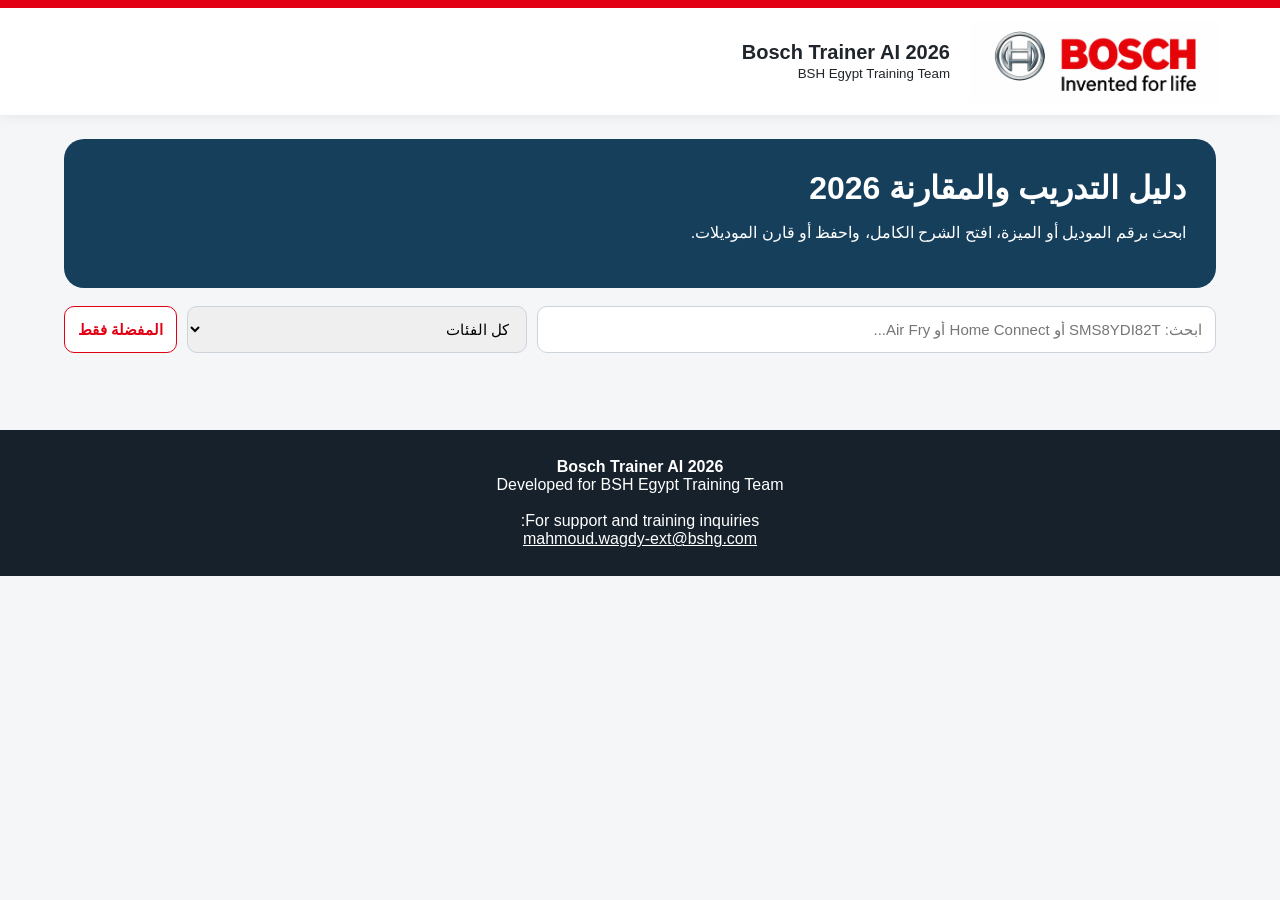
==== index.html @ d5d6a3c8 "Update index.html" ====
<!doctype html><html lang="ar" dir="rtl"><head><meta charset="utf-8"><meta name="viewport" content="width=device-width,initial-scale=1"><meta name="theme-color" content="#e20015"><title>Bosch Trainer AI 2026</title><link rel="manifest" href="manifest.webmanifest"><link rel="apple-touch-icon" href="apple-touch-icon.png"><link rel="stylesheet" href="styles.css"></head><body><header><div class="top"><img class="logo" src="bosch-logo.webp" alt="Bosch"><div class="title"><h1>Bosch Trainer AI 2026</h1><small>BSH Egypt Training Team</small></div></div></header><main class="wrap"><section class="hero"><h2>دليل التدريب والمقارنة 2026</h2><p>ابحث برقم الموديل أو الميزة، افتح الشرح الكامل، واحفظ أو قارن الموديلات.</p><div class="stats" id="stats"></div></section><div class="controls"><input id="q" placeholder="ابحث: SMS8YDI82T أو Home Connect أو Air Fry..."><select id="cat"><option value="">كل الفئات</option></select><button id="favOnly" class="outline">المفضلة فقط</button></div><div id="grid" class="grid"></div></main><div id="drawer" class="drawer"><div class="panel" id="panel"></div></div><div id="compareBar" class="compare" hidden><span id="compareCount"></span> <button id="showCompare">عرض المقارنة</button></div><footer><strong>Bosch Trainer AI 2026</strong><br>Developed for BSH Egypt Training Team<br><br>For support and training inquiries:<br><a href="mailto:mahmoud.wagdy-ext@bshg.com">mahmoud.wagdy-ext@bshg.com</a></footer><script src="app.js"></script></body></html>
---- styles.css ----
*{box-sizing:border-box}body{margin:0;font-family:Arial,Tahoma,sans-serif;background:#f4f6f8;color:#20252b}header{background:white;border-top:8px solid #e20015;position:sticky;top:0;z-index:5;box-shadow:0 2px 12px #0001}.top{max-width:1200px;margin:auto;padding:12px 20px;display:flex;gap:20px;align-items:center}.logo{width:250px;max-width:46vw}.title{margin-left:auto;text-align:right}.title h1{margin:0;font-size:20px}.wrap{max-width:1200px;margin:auto;padding:24px}.hero{background:#163f5c;color:white;border-radius:20px;padding:30px;margin-bottom:18px}.hero h2{font-size:32px;margin:0 0 8px}.controls{display:grid;grid-template-columns:2fr 1fr auto;gap:10px;margin:18px 0}input,select,button{padding:13px;border-radius:10px;border:1px solid #ccd3da;font-size:15px}button{cursor:pointer;background:#e20015;color:white;border:0;font-weight:bold}.muted{color:#66717d}.stats{font-weight:bold}.grid{display:grid;grid-template-columns:repeat(auto-fill,minmax(245px,1fr));gap:16px}.card{background:white;border-radius:16px;padding:18px;box-shadow:0 4px 18px #0000000d;border:1px solid #e4e8ec}.card h3{margin:5px 0;font-size:21px}.tag{display:inline-block;background:#e9f1f6;color:#163f5c;padding:5px 9px;border-radius:20px;font-size:12px;margin:2px}.actions{display:flex;gap:8px;margin-top:14px}.actions button{padding:9px;flex:1}.outline{background:white;color:#e20015;border:1px solid #e20015}.drawer{position:fixed;inset:0;background:#0008;display:none;z-index:20;padding:30px;overflow:auto}.drawer.open{display:block}.panel{background:white;max-width:850px;margin:auto;border-radius:20px;padding:25px;direction:rtl}.close{float:left;background:#555}.specs{display:grid;grid-template-columns:repeat(2,1fr);gap:8px}.spec{background:#f4f6f8;padding:10px;border-radius:8px}.compare{position:fixed;bottom:18px;left:18px;background:#163f5c;color:white;border-radius:14px;padding:14px;box-shadow:0 6px 24px #0004;z-index:10}footer{text-align:center;background:#17212b;color:white;padding:28px;margin-top:35px}footer a{color:white}.empty{text-align:center;padding:60px}.compare-table{width:100%;border-collapse:collapse}.compare-table td,.compare-table th{border:1px solid #ddd;padding:8px;vertical-align:top}@media(max-width:650px){.title{display:none}.controls{grid-template-columns:1fr}.hero h2{font-size:25px}.specs{grid-template-columns:1fr}.drawer{padding:12px}}
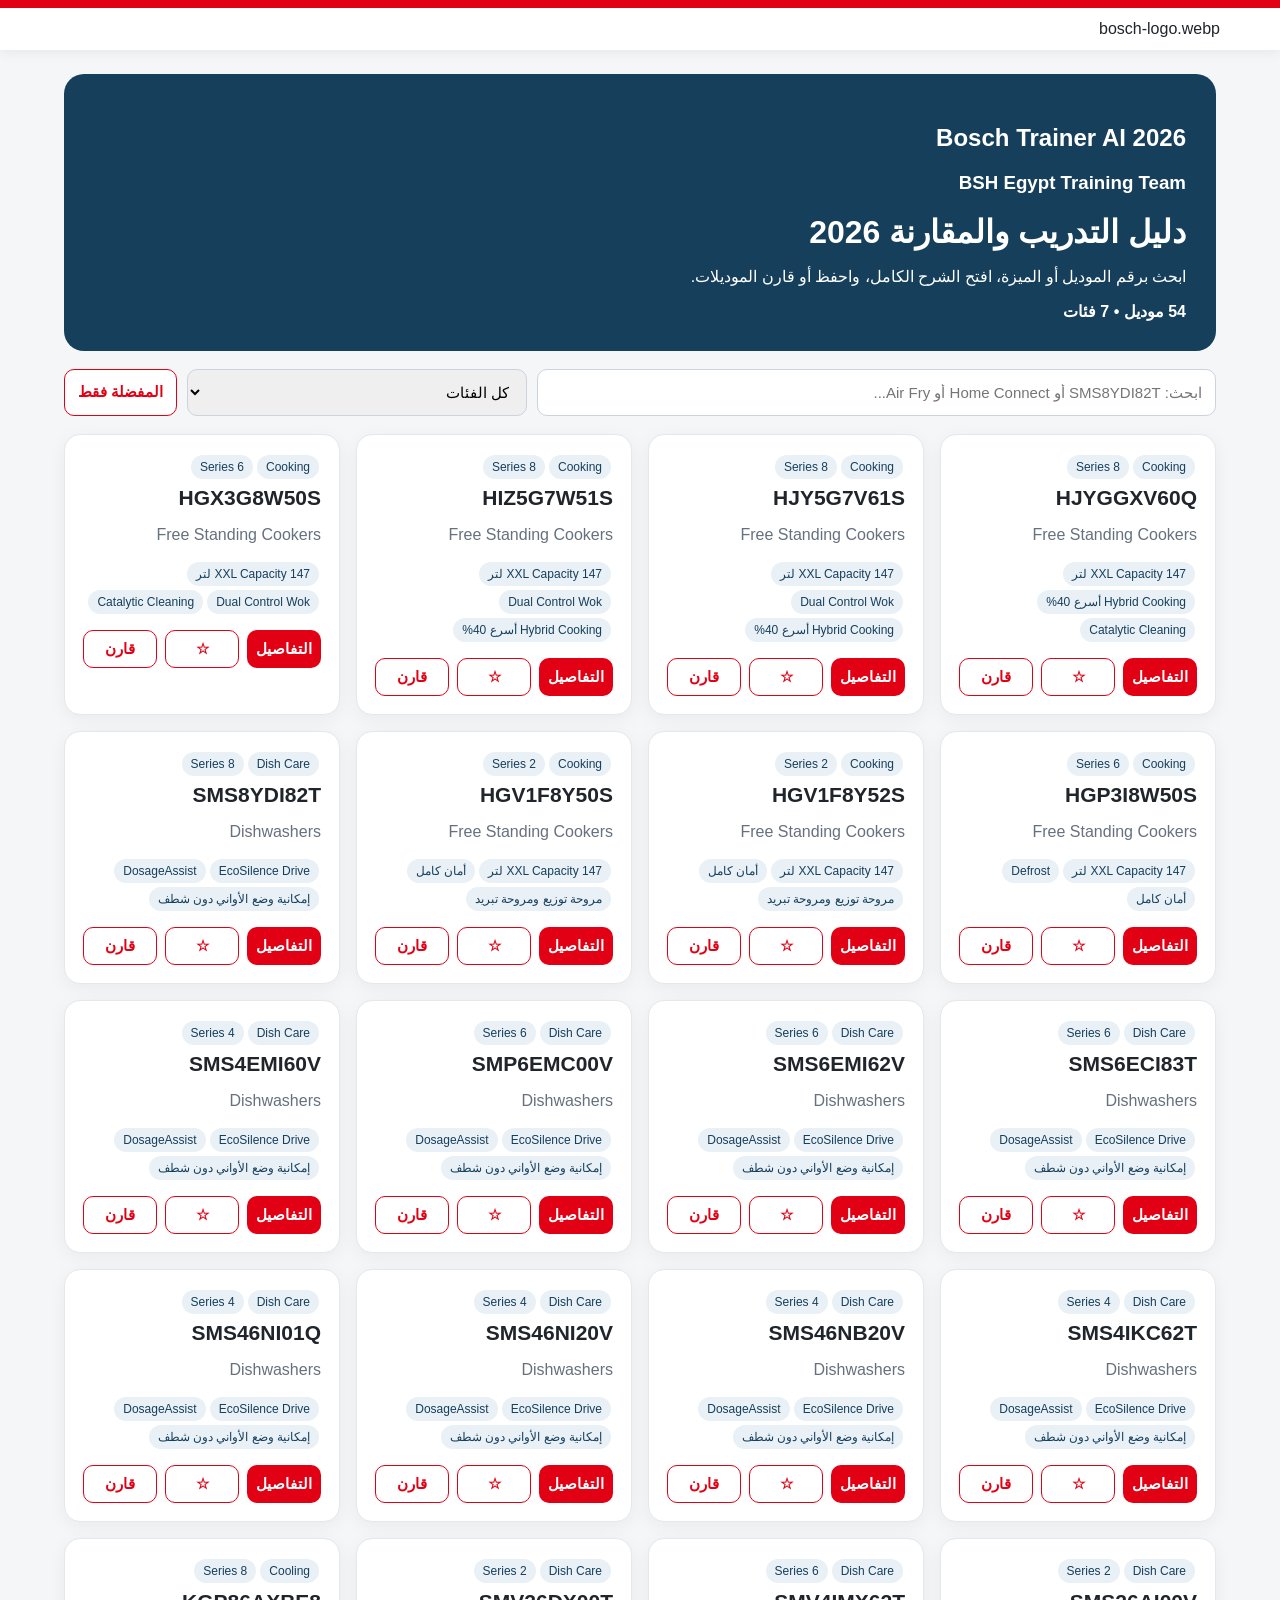
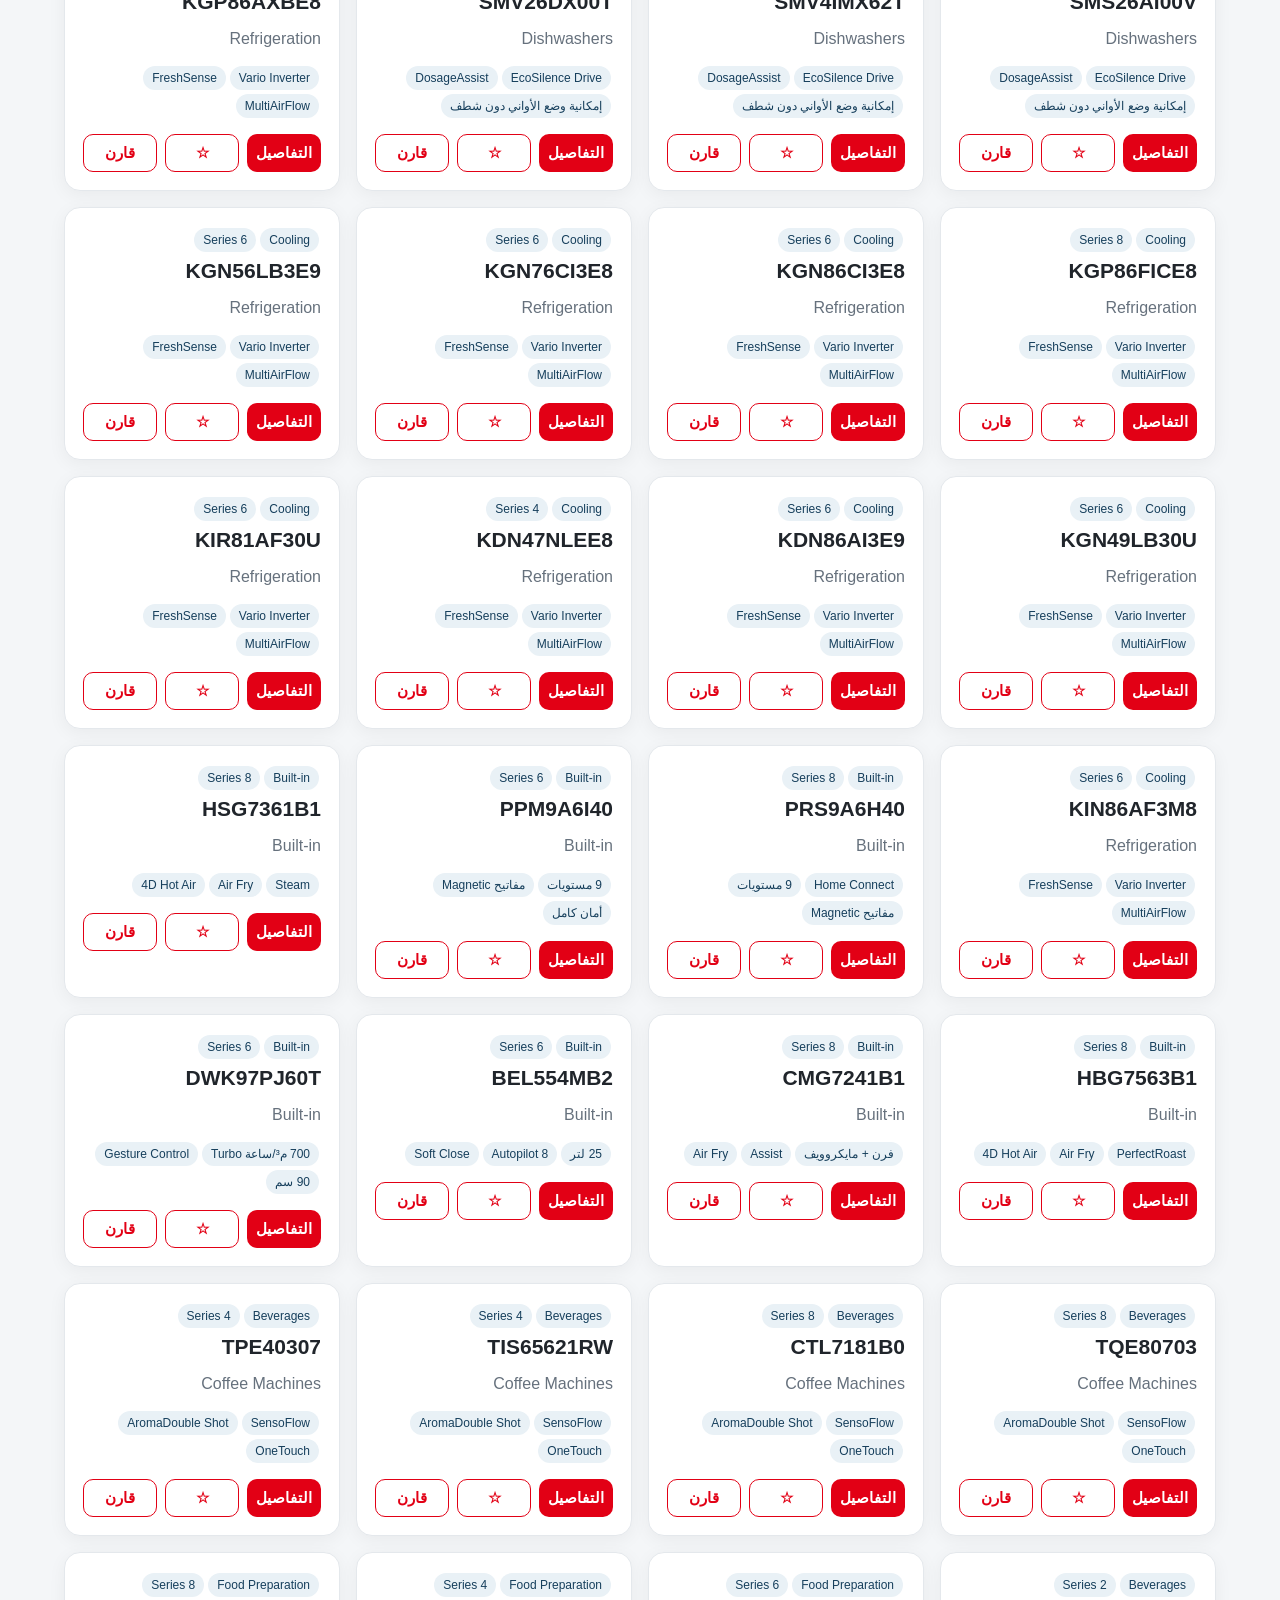
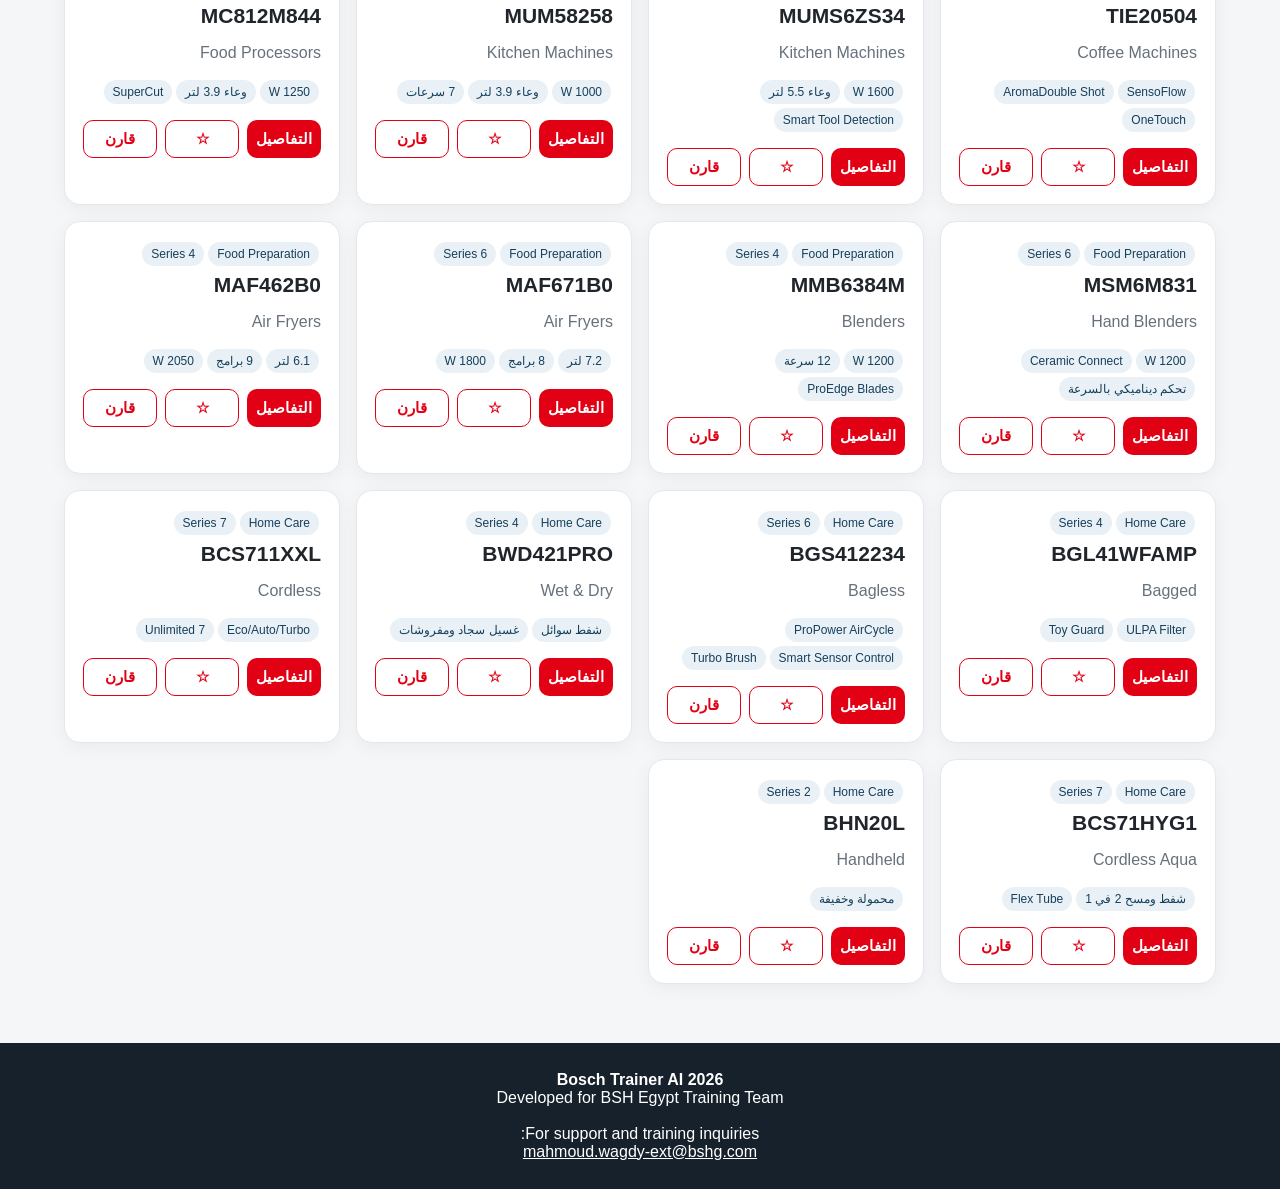
==== commit 3e6dcc27: "Update index.html" ====
--- a/index.html
+++ b/index.html
@@ -1 +1,95 @@
-<!doctype html><html lang="ar" dir="rtl"><head><meta charset="utf-8"><meta name="viewport" content="width=device-width,initial-scale=1"><meta name="theme-color" content="#e20015"><title>Bosch Trainer AI 2026</title><link rel="manifest" href="manifest.webmanifest"><link rel="apple-touch-icon" href="apple-touch-icon.png"><link rel="stylesheet" href="styles.css"></head><body><header><div class="top"><img class="logo" src="bosch-logo.webp" alt="Bosch"><div class="title"><h1>Bosch Trainer AI 2026</h1><small>BSH Egypt Training Team</small></div></div></header><main class="wrap"><section class="hero"><h2>دليل التدريب والمقارنة 2026</h2><p>ابحث برقم الموديل أو الميزة، افتح الشرح الكامل، واحفظ أو قارن الموديلات.</p><div class="stats" id="stats"></div></section><div class="controls"><input id="q" placeholder="ابحث: SMS8YDI82T أو Home Connect أو Air Fry..."><select id="cat"><option value="">كل الفئات</option></select><button id="favOnly" class="outline">المفضلة فقط</button></div><div id="grid" class="grid"></div></main><div id="drawer" class="drawer"><div class="panel" id="panel"></div></div><div id="compareBar" class="compare" hidden><span id="compareCount"></span> <button id="showCompare">عرض المقارنة</button></div><footer><strong>Bosch Trainer AI 2026</strong><br>Developed for BSH Egypt Training Team<br><br>For support and training inquiries:<br><a href="mailto:mahmoud.wagdy-ext@bshg.com">mahmoud.wagdy-ext@bshg.com</a></footer><script src="app.js"></script></body></html>
+<!doctype html>
+<html lang="ar" dir="rtl">
+<head>
+<meta charset="utf-8">
+<meta name="viewport" content="width=device-width,initial-scale=1">
+<meta name="theme-color" content="#e20015">
+
+<title>Bosch Trainer AI 2026</title>
+
+<link rel="manifest" href="manifest.webmanifest">
+<link rel="apple-touch-icon" href="apple-touch-icon.png">
+<link rel="stylesheet" href="styles.css">
+</head>
+
+<body>
+
+<header>
+  <div class="top">
+    bosch-logo.webp
+  </div>
+</header>
+
+<main class="wrap">
+
+  <section class="hero">
+
+    <div class="hero-title">
+      <h1>Bosch Trainer AI 2026</h1>
+      <h3>BSH Egypt Training Team</h3>
+    </div>
+
+    <h2>دليل التدريب والمقارنة 2026</h2>
+
+    <p>
+      ابحث برقم الموديل أو الميزة، افتح الشرح الكامل،
+      واحفظ أو قارن الموديلات.
+    </p>
+
+    <div class="stats" id="stats"></div>
+
+  </section>
+
+  <div class="controls">
+
+    <input
+      id="q"
+      placeholder="ابحث: SMS8YDI82T أو Home Connect أو Air Fry..."
+    >
+
+    <select id="cat">
+      <option value="">كل الفئات</option>
+    </select>
+
+    <button id="favOnly" class="outline">
+      المفضلة فقط
+    </button>
+
+  </div>
+
+  <div id="grid" class="grid"></div>
+
+</main>
+
+<div id="drawer" class="drawer">
+  <div class="panel" id="panel"></div>
+</div>
+
+<div id="compareBar" class="compare" hidden>
+  <span id="compareCount"></span>
+  <button id="showCompare">عرض المقارنة</button>
+</div>
+
+<footer>
+
+  <strong>Bosch Trainer AI 2026</strong>
+
+  <br>
+  Developed for BSH Egypt Training Team
+
+  <br><br>
+
+  For support and training inquiries:
+
+  <br>
+
+  <a href="mailto:mahmoud.wagdy-ext@bshg.com">
+    mahmoud.wagdy-ext@bshg.com
+  </a>
+
+</footer>
+
+<script src="app.js"></script>
+
+</body>
+</html>
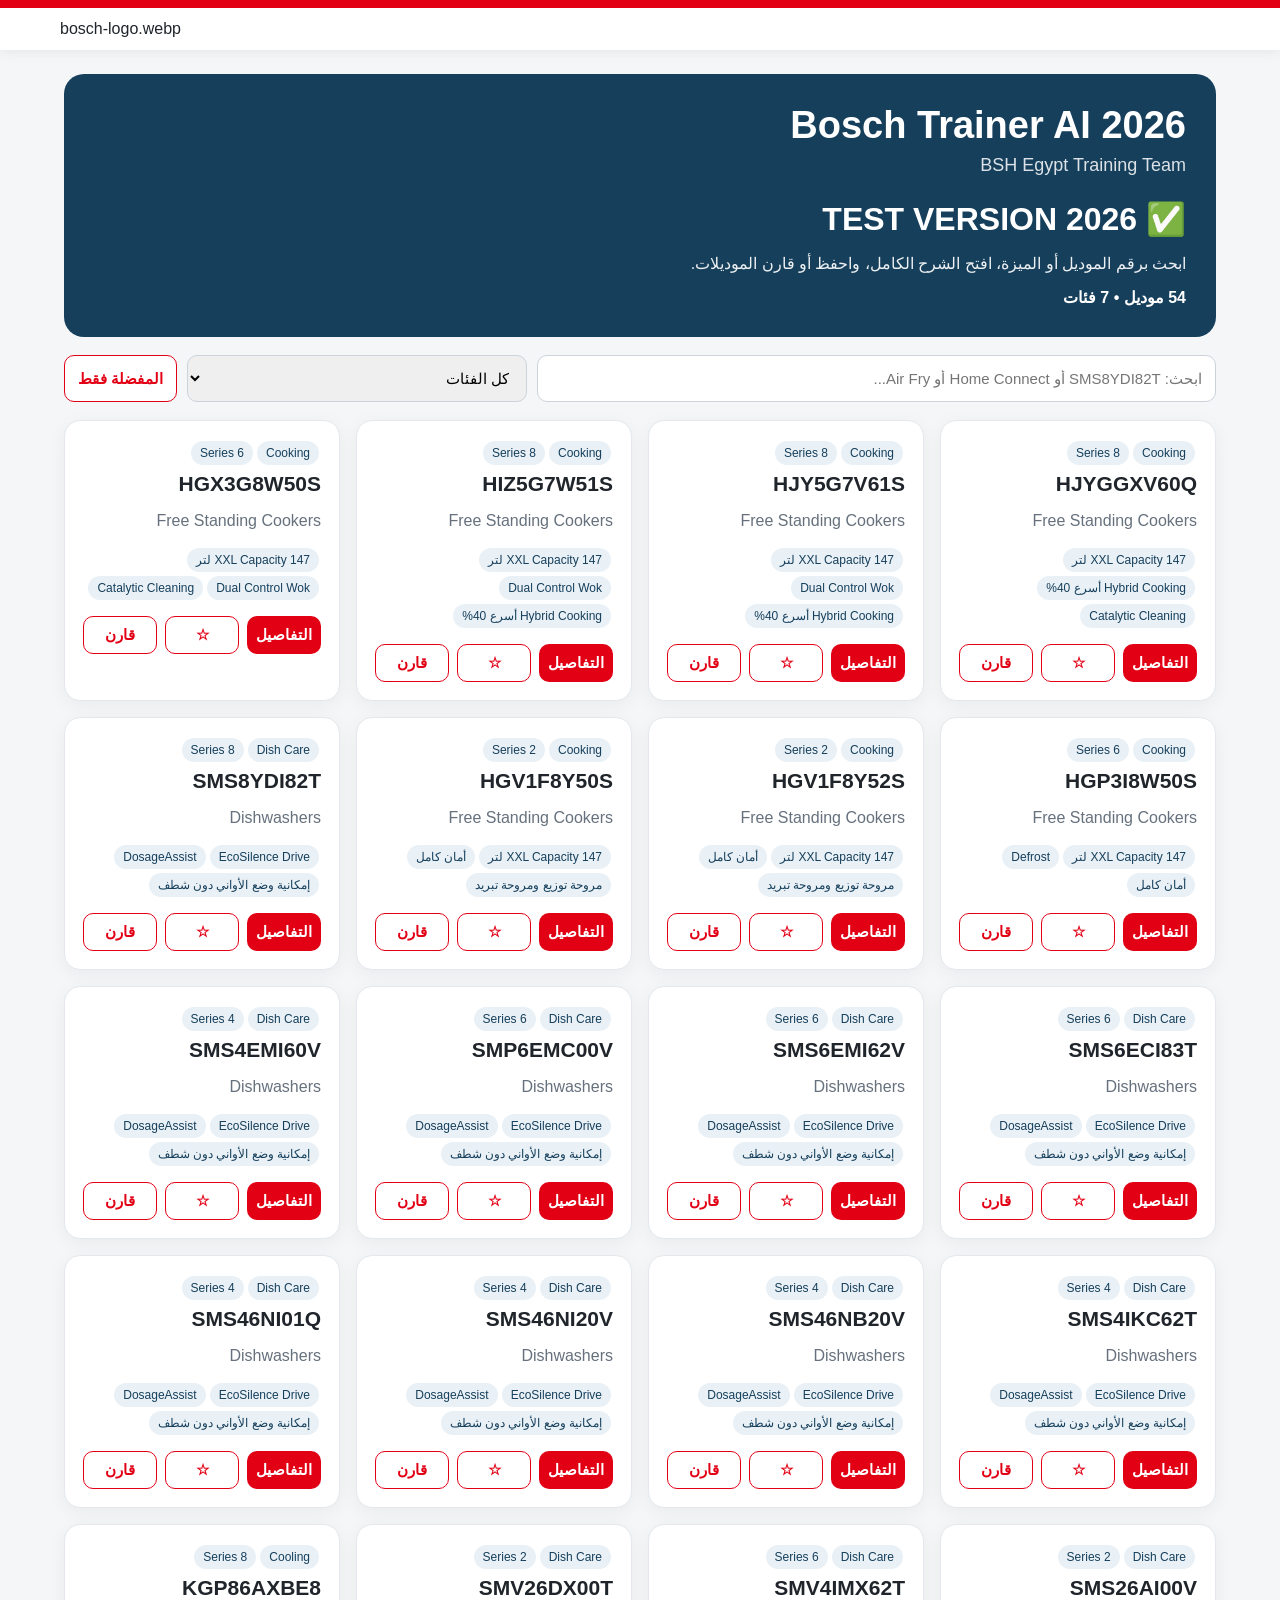
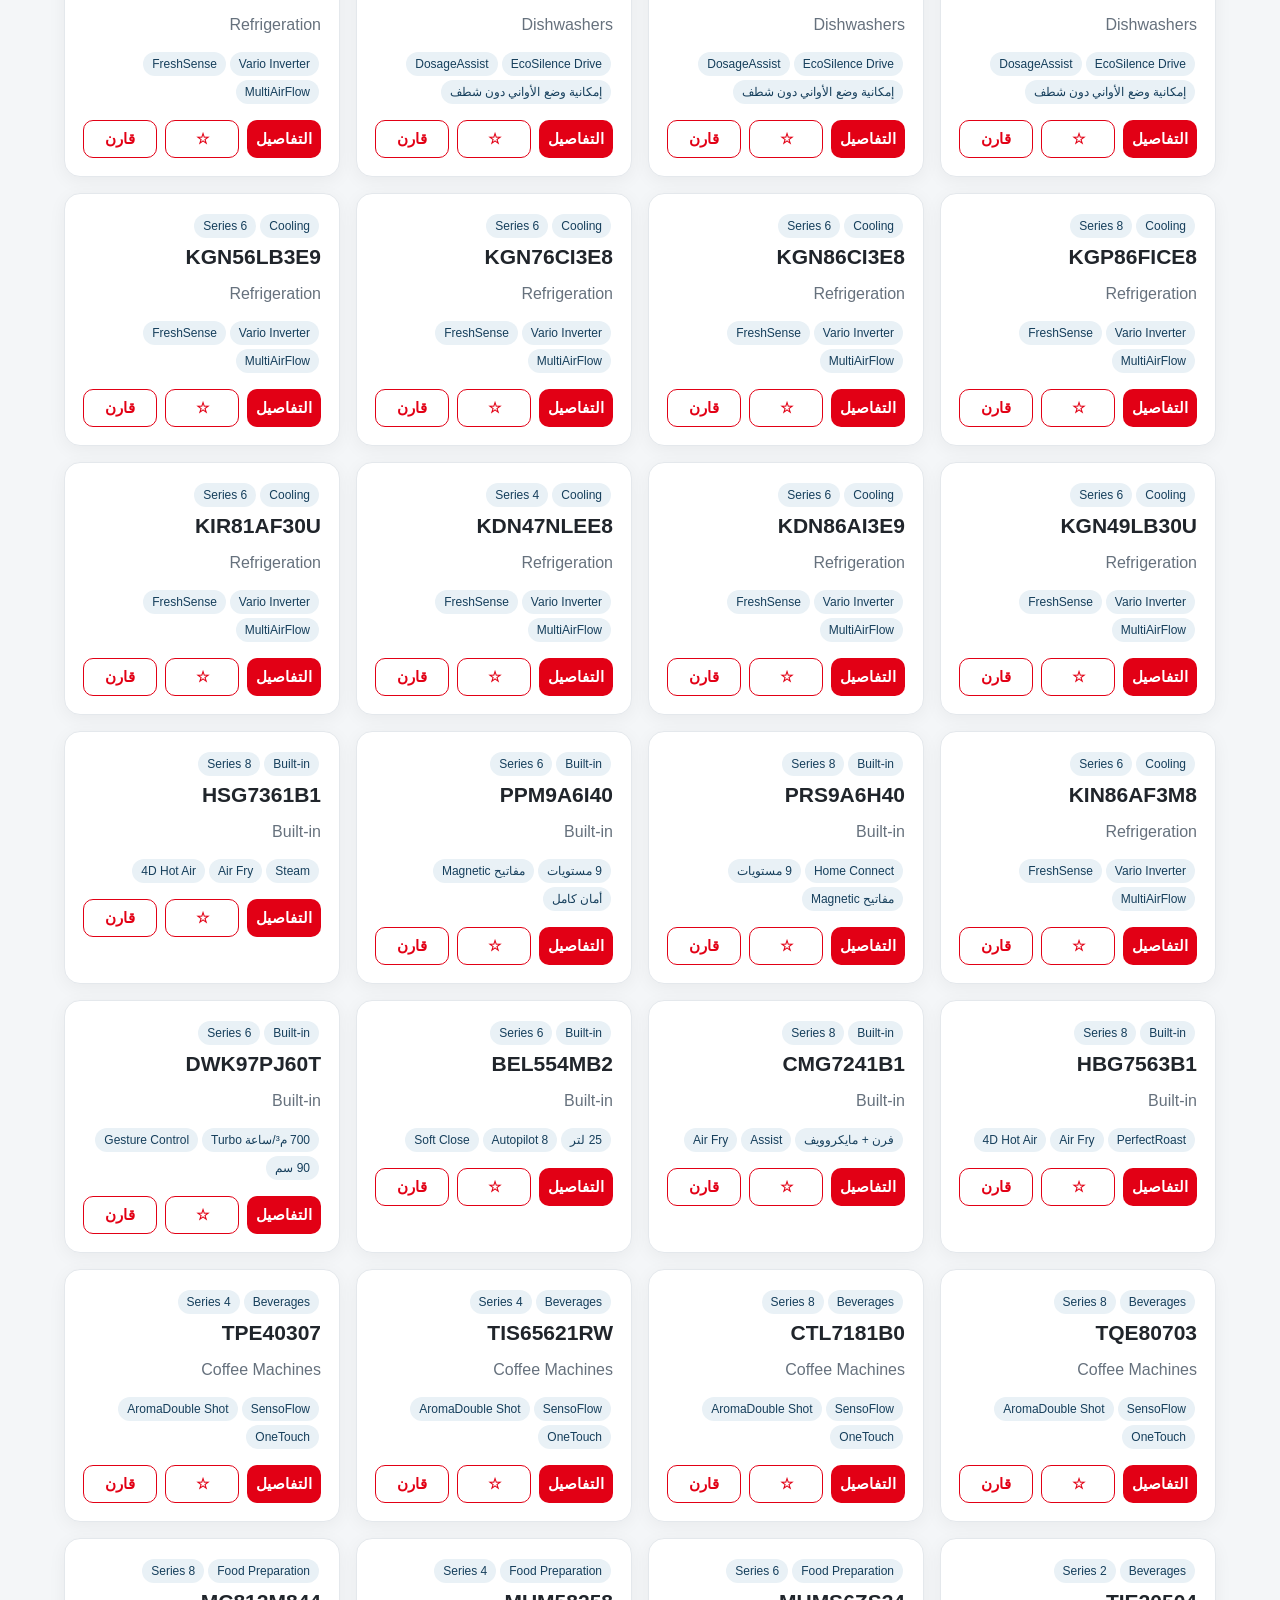
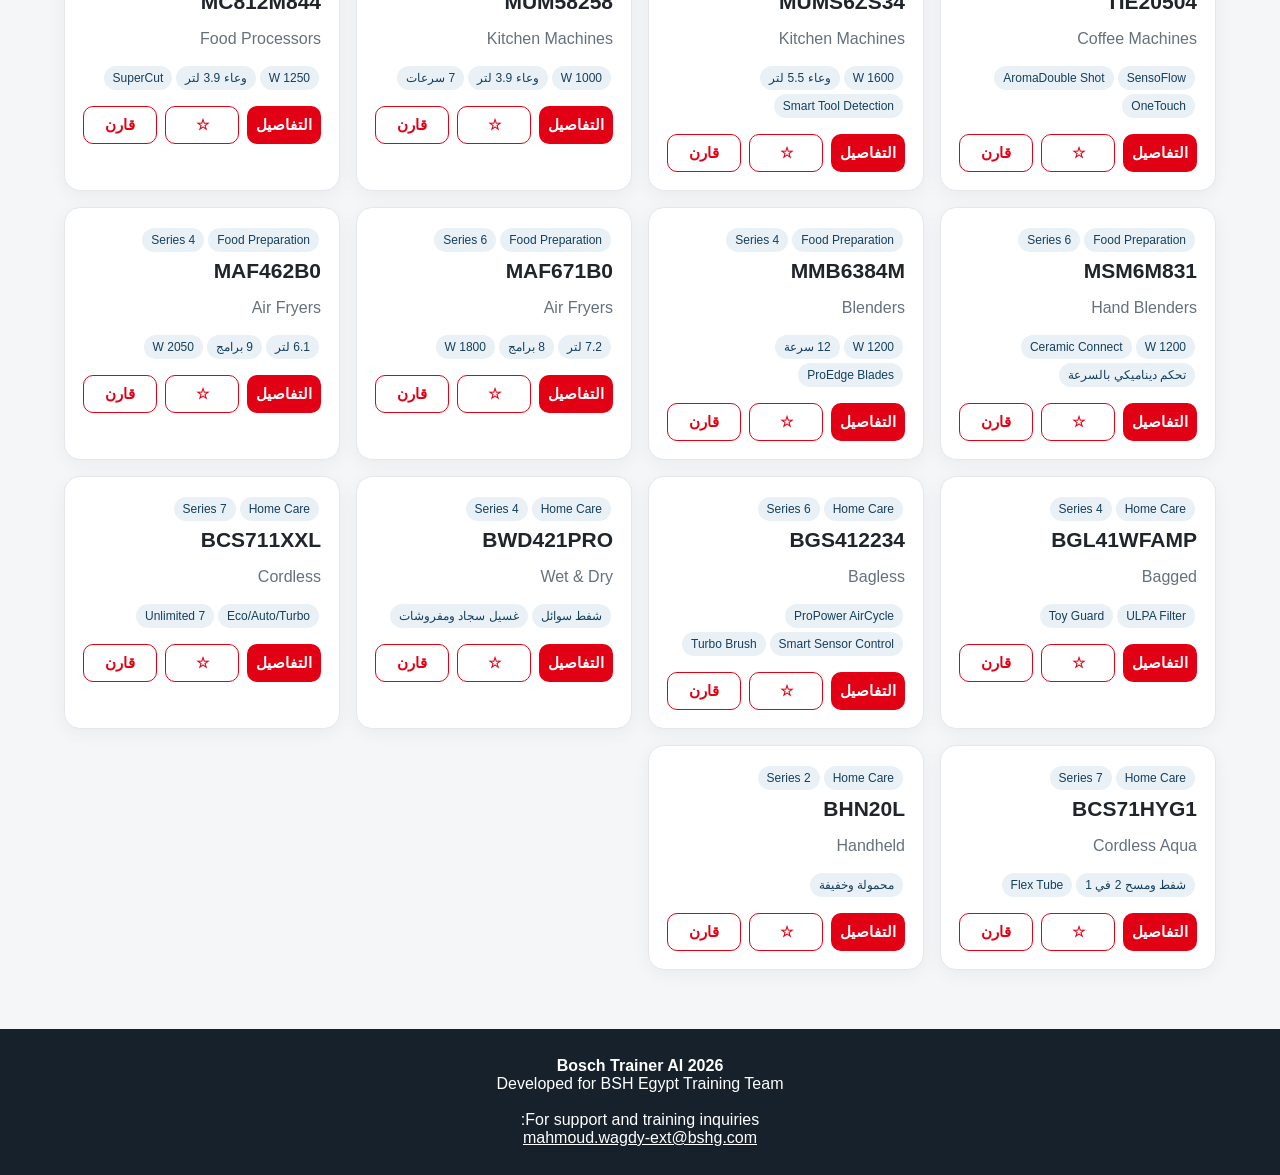
==== commit 38eae364: "Update index.html" ====
--- a/index.html
+++ b/index.html
@@ -29,7 +29,7 @@
       <h3>BSH Egypt Training Team</h3>
     </div>
 
-    <h2>دليل التدريب والمقارنة 2026</h2>
+    <h2>✅ TEST VERSION 2026</h2>
 
     <p>
       ابحث برقم الموديل أو الميزة، افتح الشرح الكامل،
--- a/styles.css
+++ b/styles.css
@@ -1 +1,287 @@
-*{box-sizing:border-box}body{margin:0;font-family:Arial,Tahoma,sans-serif;background:#f4f6f8;color:#20252b}header{background:white;border-top:8px solid #e20015;position:sticky;top:0;z-index:5;box-shadow:0 2px 12px #0001}.top{max-width:1200px;margin:auto;padding:12px 20px;display:flex;gap:20px;align-items:center}.logo{width:250px;max-width:46vw}.title{margin-left:auto;text-align:right}.title h1{margin:0;font-size:20px}.wrap{max-width:1200px;margin:auto;padding:24px}.hero{background:#163f5c;color:white;border-radius:20px;padding:30px;margin-bottom:18px}.hero h2{font-size:32px;margin:0 0 8px}.controls{display:grid;grid-template-columns:2fr 1fr auto;gap:10px;margin:18px 0}input,select,button{padding:13px;border-radius:10px;border:1px solid #ccd3da;font-size:15px}button{cursor:pointer;background:#e20015;color:white;border:0;font-weight:bold}.muted{color:#66717d}.stats{font-weight:bold}.grid{display:grid;grid-template-columns:repeat(auto-fill,minmax(245px,1fr));gap:16px}.card{background:white;border-radius:16px;padding:18px;box-shadow:0 4px 18px #0000000d;border:1px solid #e4e8ec}.card h3{margin:5px 0;font-size:21px}.tag{display:inline-block;background:#e9f1f6;color:#163f5c;padding:5px 9px;border-radius:20px;font-size:12px;margin:2px}.actions{display:flex;gap:8px;margin-top:14px}.actions button{padding:9px;flex:1}.outline{background:white;color:#e20015;border:1px solid #e20015}.drawer{position:fixed;inset:0;background:#0008;display:none;z-index:20;padding:30px;overflow:auto}.drawer.open{display:block}.panel{background:white;max-width:850px;margin:auto;border-radius:20px;padding:25px;direction:rtl}.close{float:left;background:#555}.specs{display:grid;grid-template-columns:repeat(2,1fr);gap:8px}.spec{background:#f4f6f8;padding:10px;border-radius:8px}.compare{position:fixed;bottom:18px;left:18px;background:#163f5c;color:white;border-radius:14px;padding:14px;box-shadow:0 6px 24px #0004;z-index:10}footer{text-align:center;background:#17212b;color:white;padding:28px;margin-top:35px}footer a{color:white}.empty{text-align:center;padding:60px}.compare-table{width:100%;border-collapse:collapse}.compare-table td,.compare-table th{border:1px solid #ddd;padding:8px;vertical-align:top}@media(max-width:650px){.title{display:none}.controls{grid-template-columns:1fr}.hero h2{font-size:25px}.specs{grid-template-columns:1fr}.drawer{padding:12px}}+*{
+    box-sizing:border-box;
+}
+
+body{
+    margin:0;
+    font-family:Arial,Tahoma,sans-serif;
+    background:#f4f6f8;
+    color:#20252b;
+}
+
+/* Header */
+
+header{
+    background:#fff;
+    border-top:8px solid #e20015;
+    position:sticky;
+    top:0;
+    z-index:5;
+    box-shadow:0 2px 12px #0001;
+}
+
+.top{
+    max-width:1200px;
+    margin:auto;
+    padding:12px 20px;
+    display:flex;
+    justify-content:flex-end;
+    align-items:center;
+}
+
+.logo{
+    width:250px;
+    max-width:46vw;
+}
+
+/* Layout */
+
+.wrap{
+    max-width:1200px;
+    margin:auto;
+    padding:24px;
+}
+
+/* Hero */
+
+.hero{
+    background:#163f5c;
+    color:#fff;
+    border-radius:20px;
+    padding:30px;
+    margin-bottom:18px;
+}
+
+/* New banner titles */
+
+.hero-title{
+    margin-bottom:24px;
+}
+
+.hero-title h1{
+    margin:0;
+    font-size:38px;
+    font-weight:700;
+    color:#fff;
+}
+
+.hero-title h3{
+    margin:8px 0 0;
+    font-size:18px;
+    font-weight:400;
+    color:rgba(255,255,255,.85);
+}
+
+.hero h2{
+    font-size:32px;
+    margin:0 0 10px;
+}
+
+.hero p{
+    margin-bottom:15px;
+    color:rgba(255,255,255,.92);
+}
+
+.stats{
+    font-weight:bold;
+}
+
+/* Controls */
+
+.controls{
+    display:grid;
+    grid-template-columns:2fr 1fr auto;
+    gap:10px;
+    margin:18px 0;
+}
+
+input,
+select,
+button{
+    padding:13px;
+    border-radius:10px;
+    border:1px solid #ccd3da;
+    font-size:15px;
+}
+
+button{
+    cursor:pointer;
+    background:#e20015;
+    color:#fff;
+    border:0;
+    font-weight:bold;
+}
+
+.outline{
+    background:#fff;
+    color:#e20015;
+    border:1px solid #e20015;
+}
+
+/* Cards */
+
+.grid{
+    display:grid;
+    grid-template-columns:repeat(auto-fill,minmax(245px,1fr));
+    gap:16px;
+}
+
+.card{
+    background:white;
+    border-radius:16px;
+    padding:18px;
+    box-shadow:0 4px 18px #0000000d;
+    border:1px solid #e4e8ec;
+}
+
+.card h3{
+    margin:5px 0;
+    font-size:21px;
+}
+
+.tag{
+    display:inline-block;
+    background:#e9f1f6;
+    color:#163f5c;
+    padding:5px 9px;
+    border-radius:20px;
+    font-size:12px;
+    margin:2px;
+}
+
+.actions{
+    display:flex;
+    gap:8px;
+    margin-top:14px;
+}
+
+.actions button{
+    padding:9px;
+    flex:1;
+}
+
+/* Drawer */
+
+.drawer{
+    position:fixed;
+    inset:0;
+    background:#0008;
+    display:none;
+    z-index:20;
+    padding:30px;
+    overflow:auto;
+}
+
+.drawer.open{
+    display:block;
+}
+
+.panel{
+    background:white;
+    max-width:850px;
+    margin:auto;
+    border-radius:20px;
+    padding:25px;
+    direction:rtl;
+}
+
+.close{
+    float:left;
+    background:#555;
+}
+
+/* Specs */
+
+.specs{
+    display:grid;
+    grid-template-columns:repeat(2,1fr);
+    gap:8px;
+}
+
+.spec{
+    background:#f4f6f8;
+    padding:10px;
+    border-radius:8px;
+}
+
+/* Compare */
+
+.compare{
+    position:fixed;
+    bottom:18px;
+    left:18px;
+    background:#163f5c;
+    color:white;
+    border-radius:14px;
+    padding:14px;
+    box-shadow:0 6px 24px #0004;
+    z-index:10;
+}
+
+.compare-table{
+    width:100%;
+    border-collapse:collapse;
+}
+
+.compare-table td,
+.compare-table th{
+    border:1px solid #ddd;
+    padding:8px;
+    vertical-align:top;
+}
+
+/* Footer */
+
+footer{
+    text-align:center;
+    background:#17212b;
+    color:white;
+    padding:28px;
+    margin-top:35px;
+}
+
+footer a{
+    color:white;
+}
+
+.empty{
+    text-align:center;
+    padding:60px;
+}
+
+.muted{
+    color:#66717d;
+}
+
+/* Mobile */
+
+@media(max-width:650px){
+
+    .controls{
+        grid-template-columns:1fr;
+    }
+
+    .hero-title h1{
+        font-size:28px;
+    }
+
+    .hero-title h3{
+        font-size:15px;
+    }
+
+    .hero h2{
+        font-size:24px;
+    }
+
+    .specs{
+        grid-template-columns:1fr;
+    }
+
+    .drawer{
+        padding:12px;
+    }
+
+    .logo{
+        width:180px;
+    }
+}
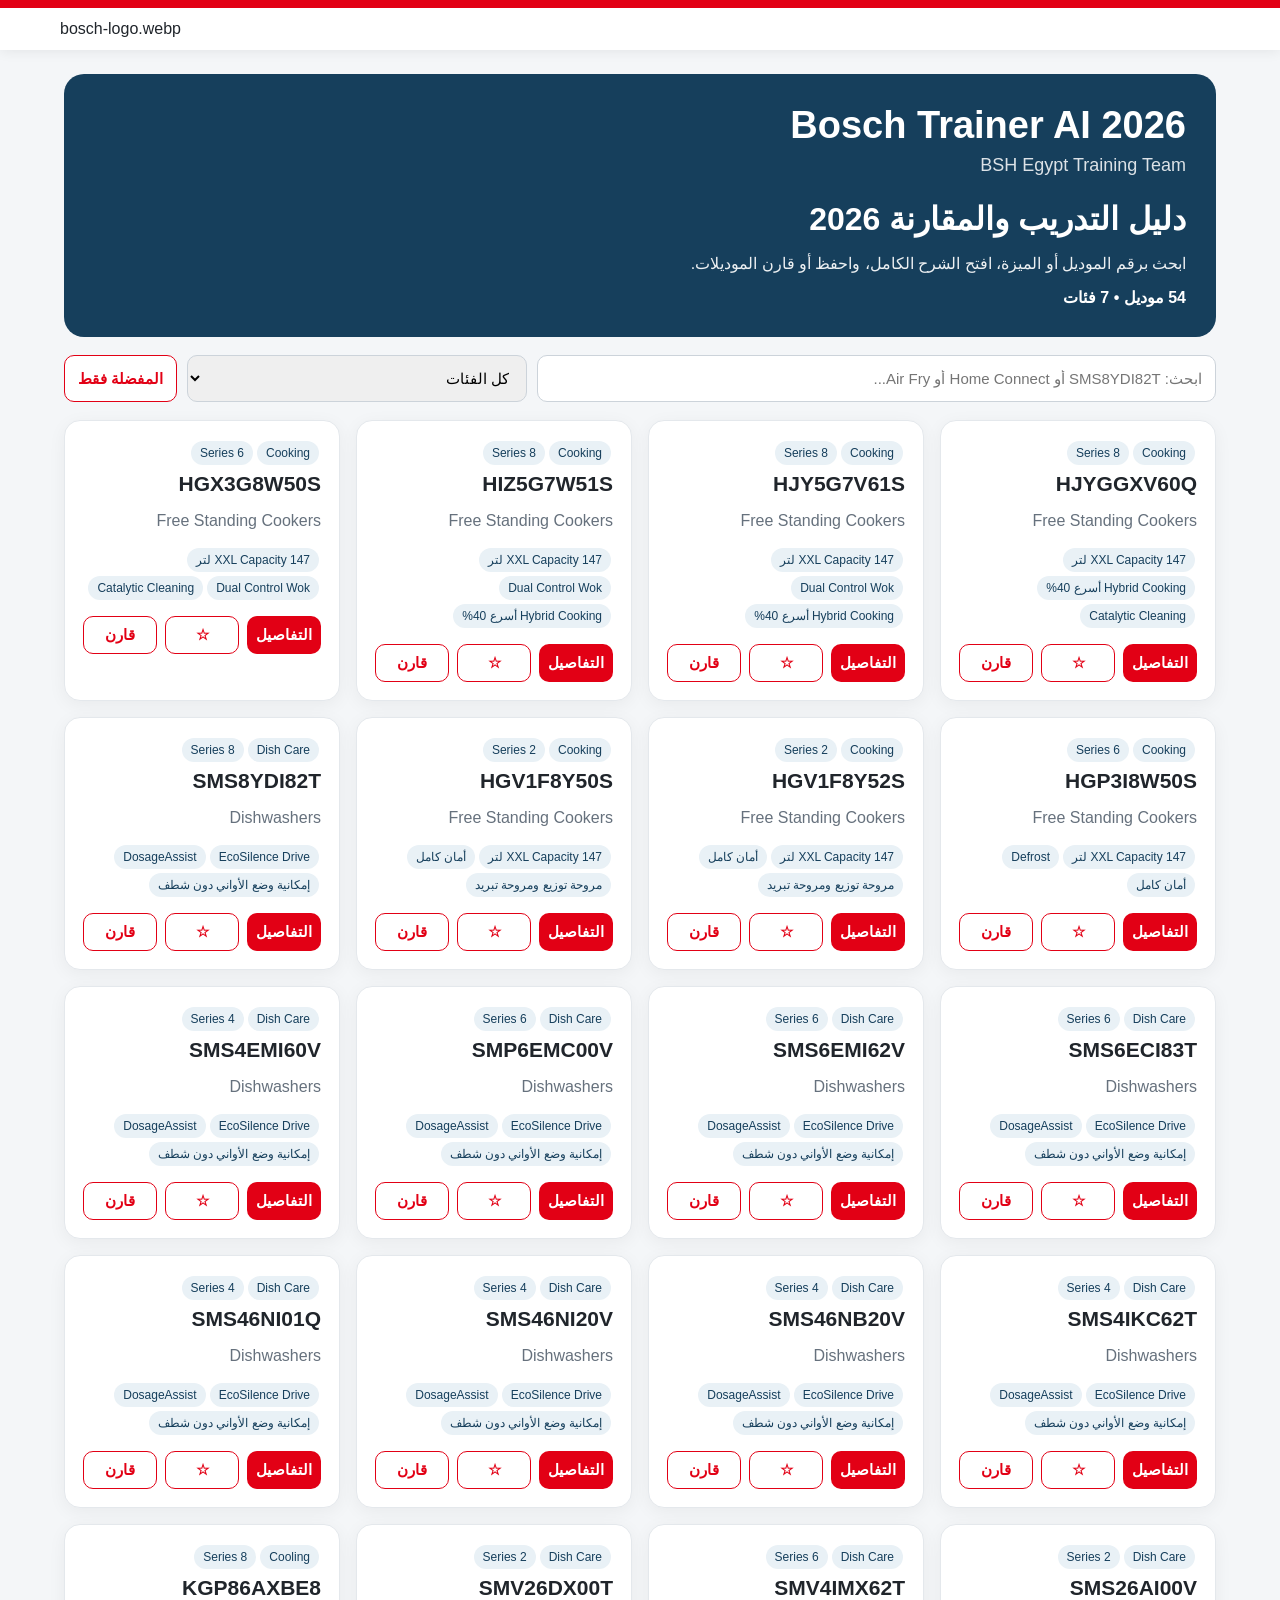
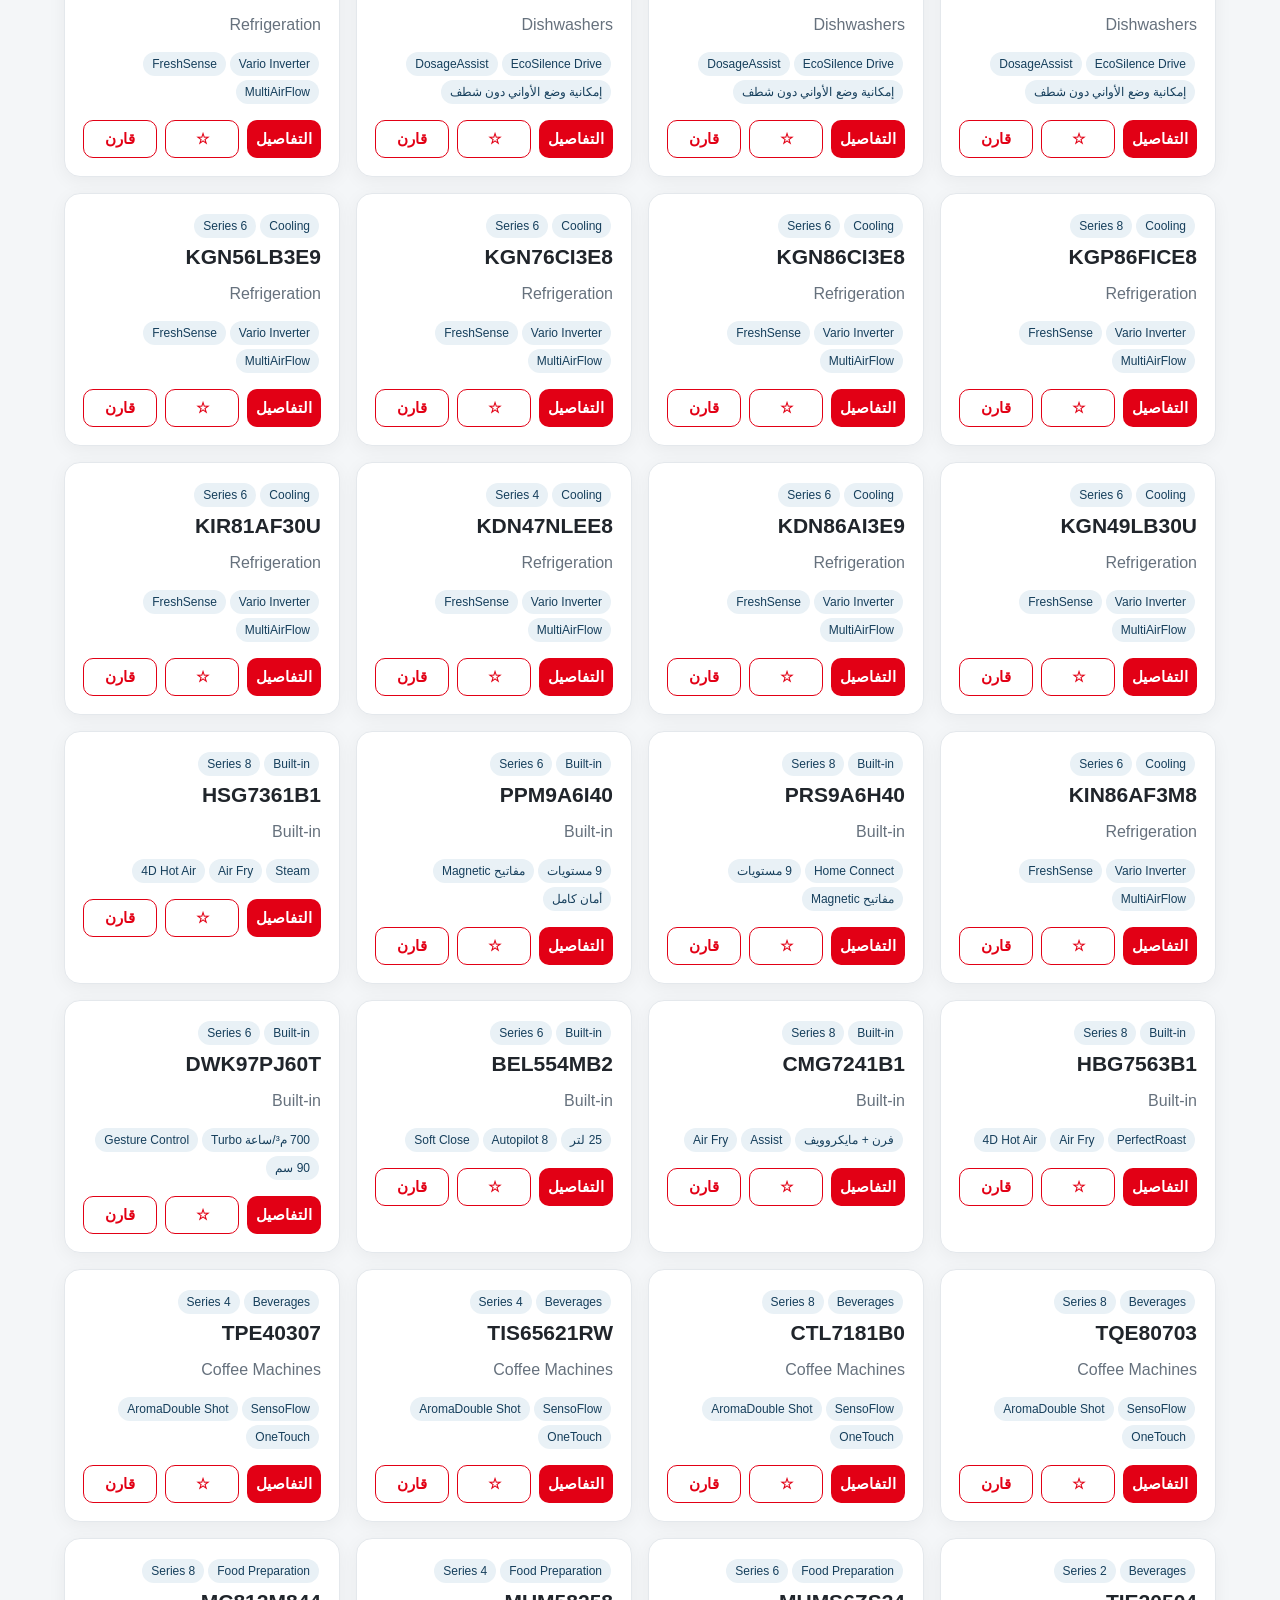
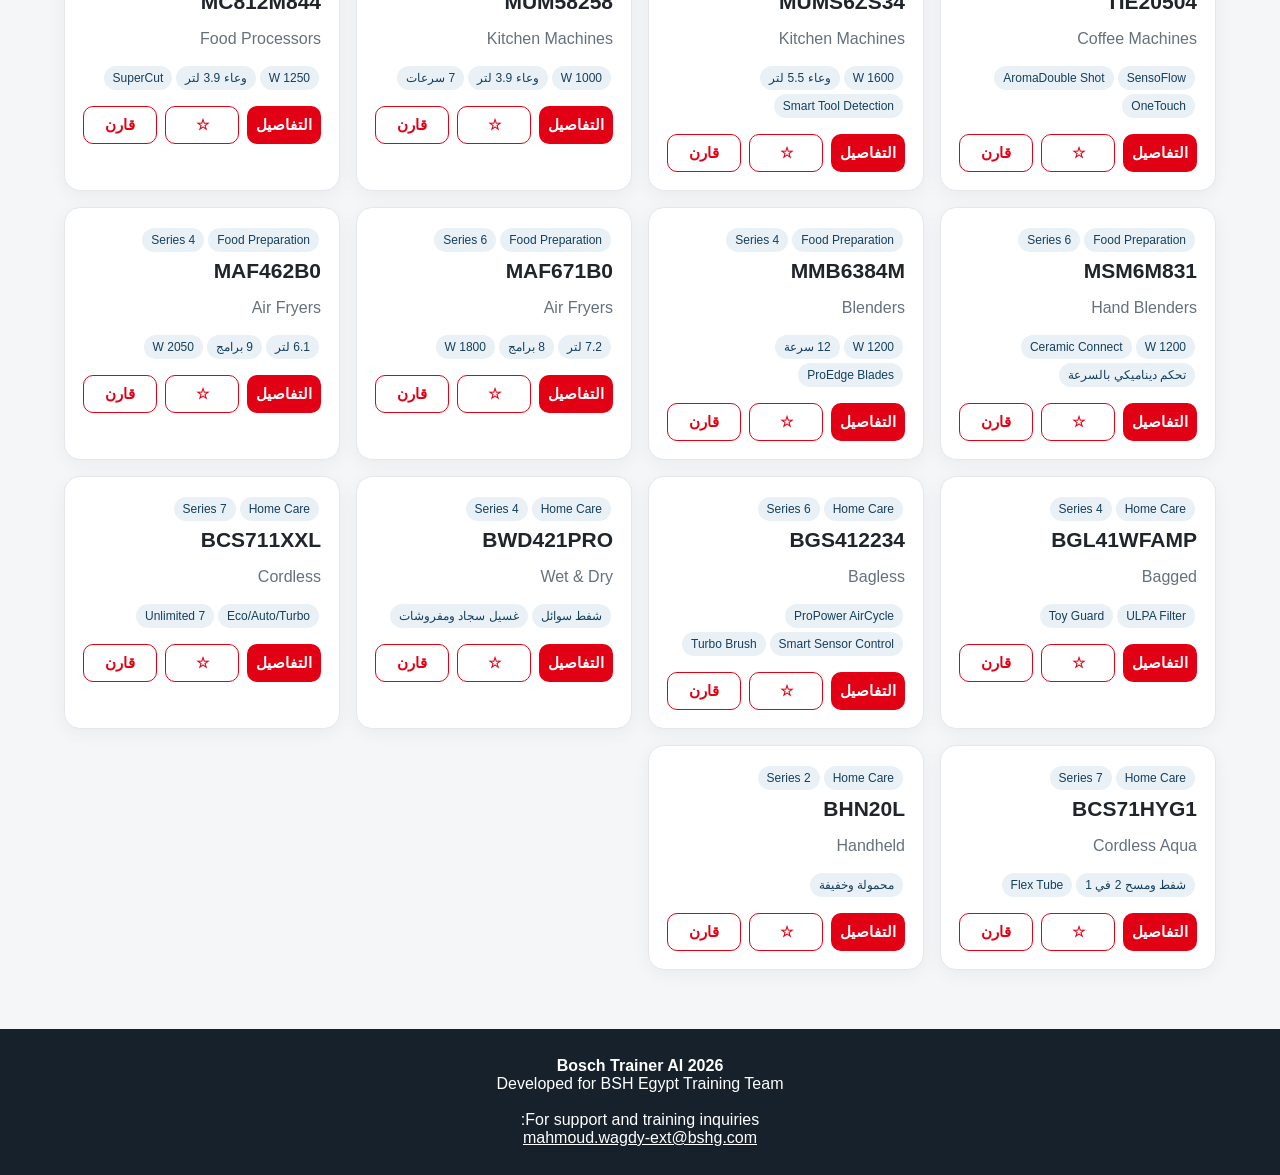
==== commit 72b43f86: "Update index.html" ====
--- a/index.html
+++ b/index.html
@@ -29,7 +29,7 @@
       <h3>BSH Egypt Training Team</h3>
     </div>
 
-    <h2>✅ TEST VERSION 2026</h2>
+    <h2>دليل التدريب والمقارنة 2026</h2>
 
     <p>
       ابحث برقم الموديل أو الميزة، افتح الشرح الكامل،
@@ -73,7 +73,6 @@
 <footer>
 
   <strong>Bosch Trainer AI 2026</strong>
-
   <br>
   Developed for BSH Egypt Training Team
 
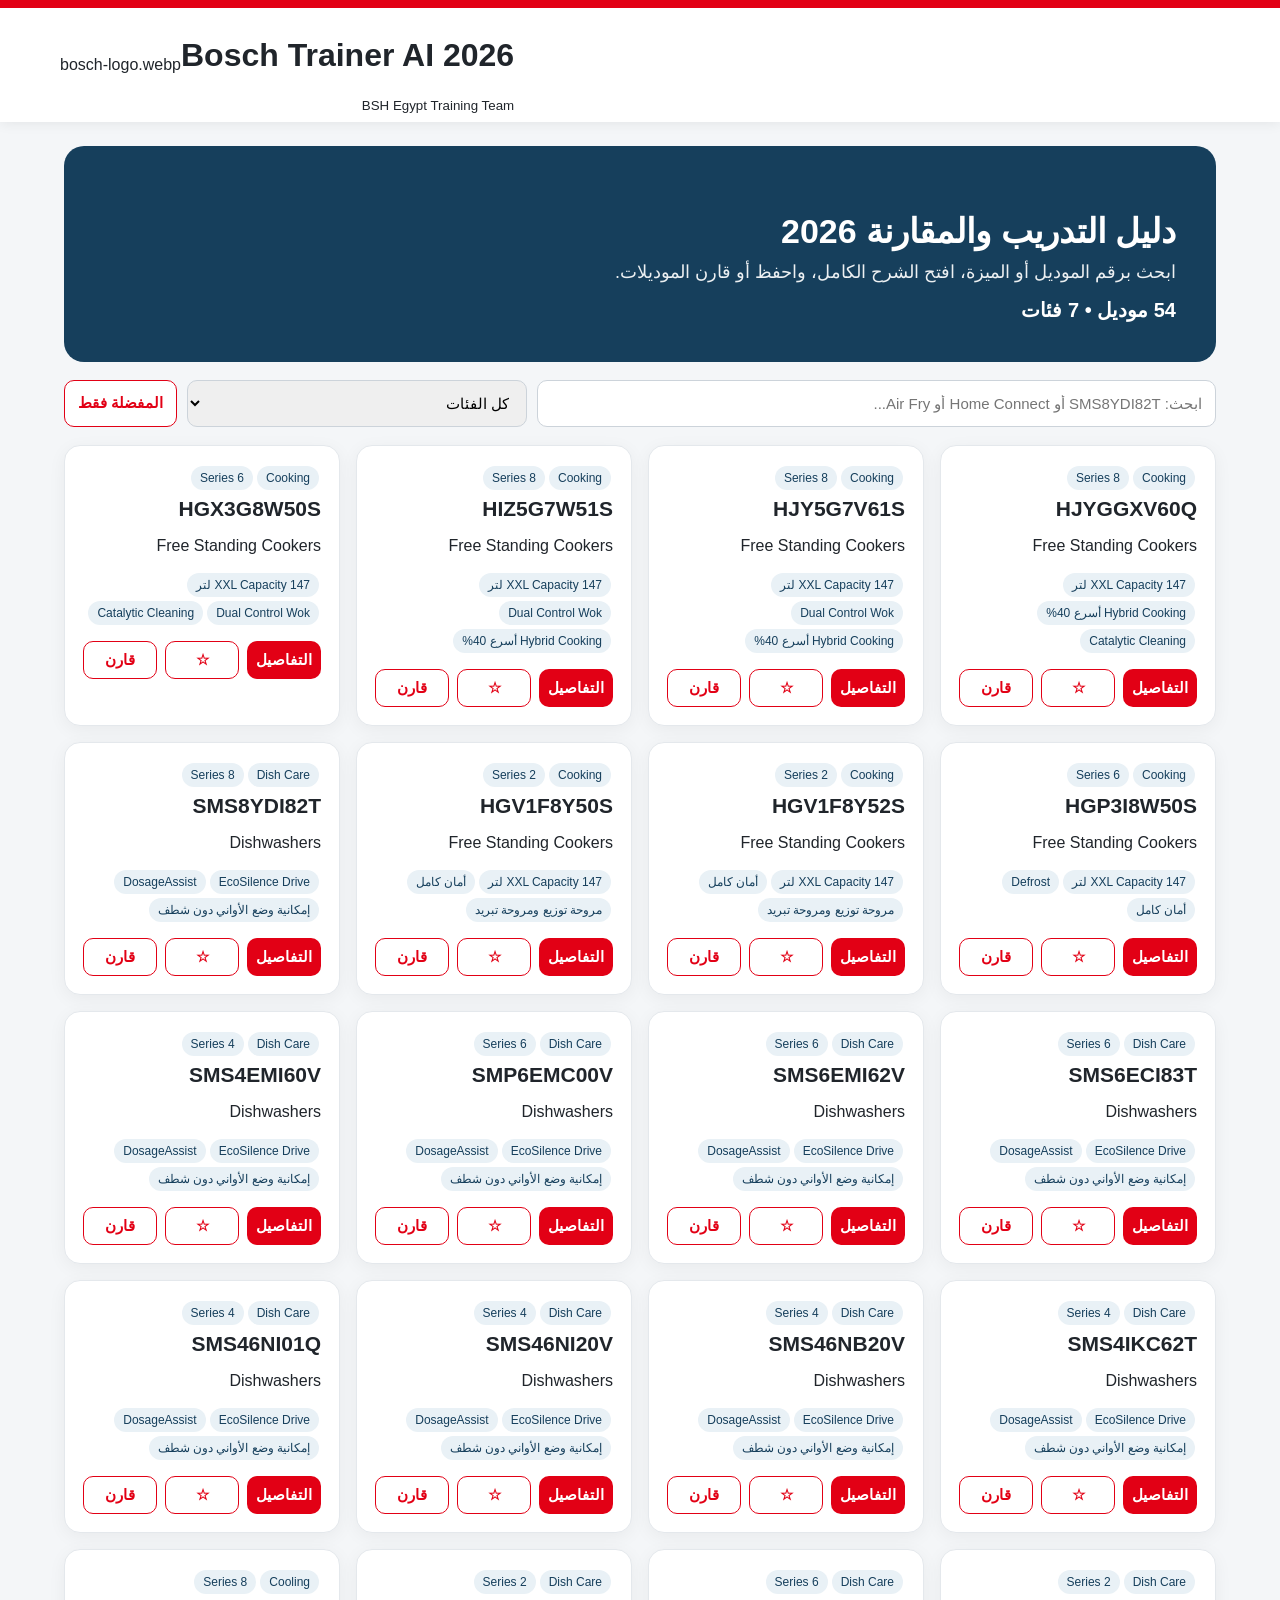
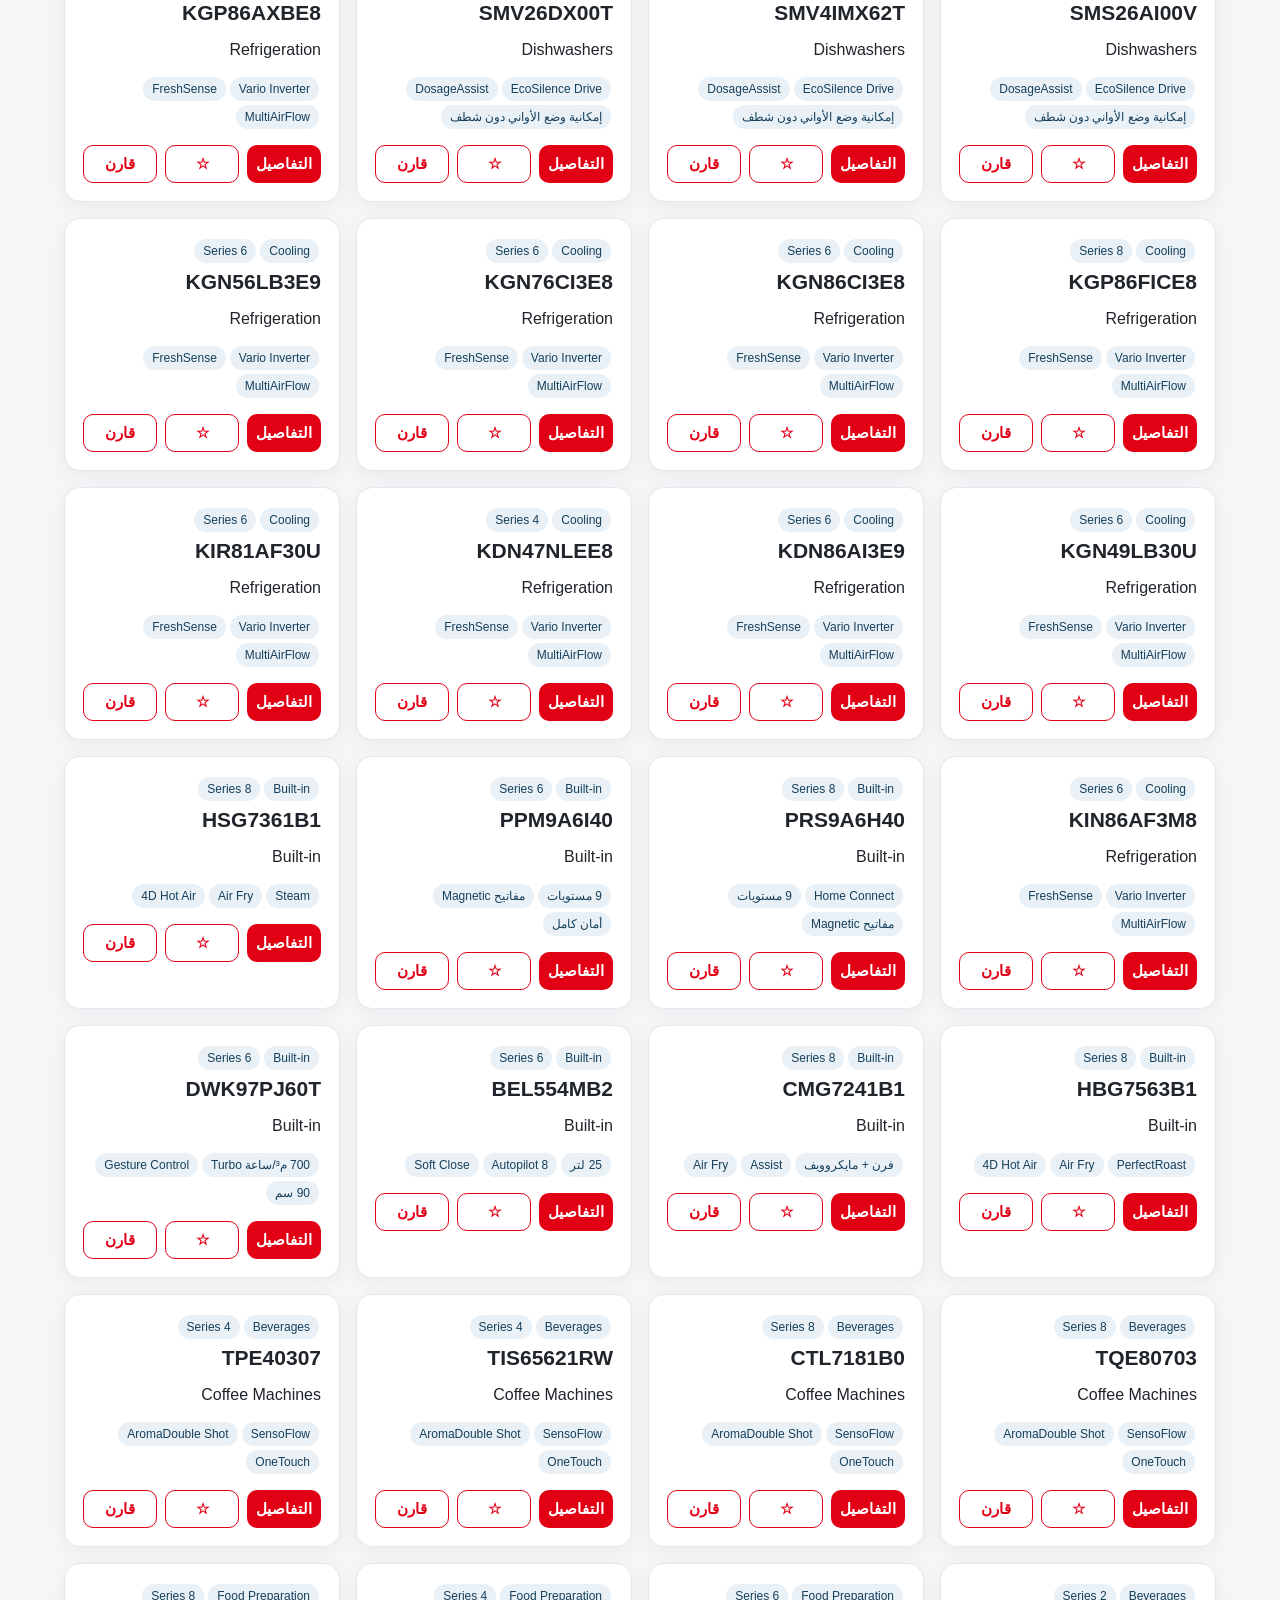
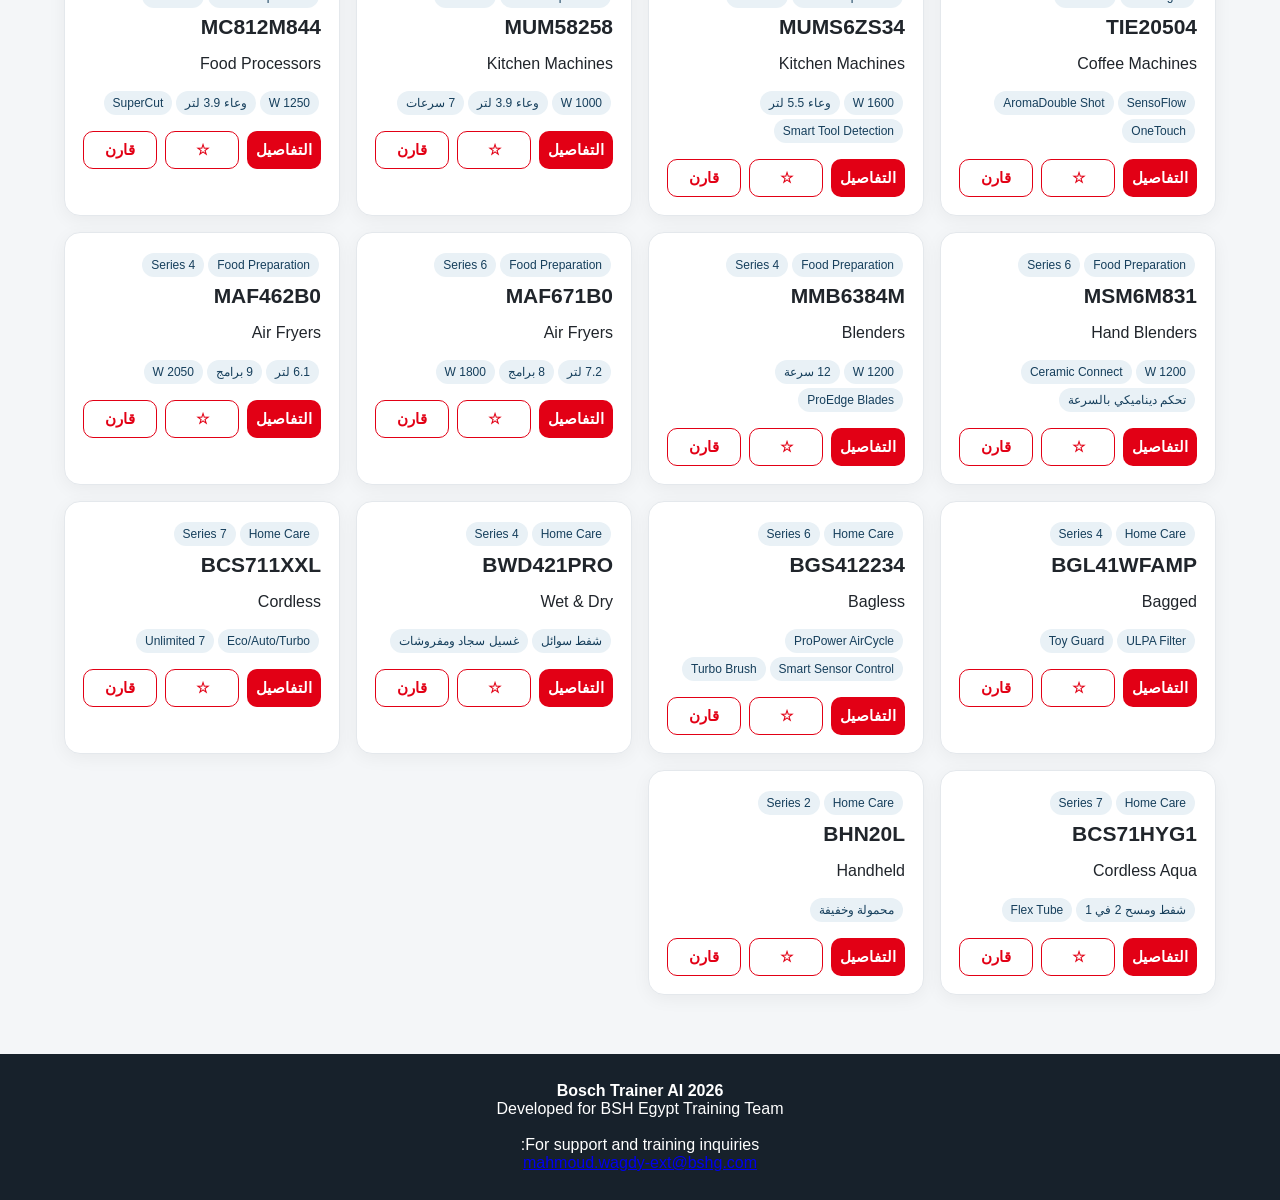
==== commit c3b7481e: "Update index.html" ====
--- a/index.html
+++ b/index.html
@@ -1,5 +1,6 @@
 <!doctype html>
 <html lang="ar" dir="rtl">
+
 <head>
 <meta charset="utf-8">
 <meta name="viewport" content="width=device-width,initial-scale=1">
@@ -16,18 +17,20 @@
 
 <header>
   <div class="top">
+
+    <div class="title">
+      <h1>Bosch Trainer AI 2026</h1>
+      <small>BSH Egypt Training Team</small>
+    </div>
+
     bosch-logo.webp
+
   </div>
 </header>
 
 <main class="wrap">
 
   <section class="hero">
-
-    <div class="hero-title">
-      <h1>Bosch Trainer AI 2026</h1>
-      <h3>BSH Egypt Training Team</h3>
-    </div>
 
     <h2>دليل التدريب والمقارنة 2026</h2>
 
@@ -73,7 +76,9 @@
 <footer>
 
   <strong>Bosch Trainer AI 2026</strong>
+
   <br>
+
   Developed for BSH Egypt Training Team
 
   <br><br>
--- a/styles.css
+++ b/styles.css
@@ -23,18 +23,18 @@
 .top{
     max-width:1200px;
     margin:auto;
-    padding:12px 20px;
+    padding:8px 20px;
     display:flex;
     justify-content:flex-end;
     align-items:center;
 }
 
 .logo{
-    width:250px;
+    width:220px;
     max-width:46vw;
 }
 
-/* Layout */
+/* Main Layout */
 
 .wrap{
     max-width:1200px;
@@ -42,48 +42,50 @@
     padding:24px;
 }
 
-/* Hero */
+/* Hero Banner */
 
 .hero{
     background:#163f5c;
     color:#fff;
     border-radius:20px;
-    padding:30px;
+    padding:40px;
     margin-bottom:18px;
 }
 
-/* New banner titles */
-
 .hero-title{
-    margin-bottom:24px;
+    margin-bottom:20px;
 }
 
 .hero-title h1{
     margin:0;
-    font-size:38px;
+    font-size:48px;
     font-weight:700;
     color:#fff;
 }
 
 .hero-title h3{
-    margin:8px 0 0;
-    font-size:18px;
+    margin:10px 0 0;
+    font-size:20px;
     font-weight:400;
     color:rgba(255,255,255,.85);
 }
 
 .hero h2{
-    font-size:32px;
-    margin:0 0 10px;
+    margin:25px 0 10px;
+    font-size:34px;
+    color:#fff;
 }
 
 .hero p{
-    margin-bottom:15px;
+    margin:0;
+    font-size:18px;
     color:rgba(255,255,255,.92);
 }
 
 .stats{
+    margin-top:15px;
     font-weight:bold;
+    font-size:20px;
 }
 
 /* Controls */
@@ -113,7 +115,7 @@
 }
 
 .outline{
-    background:#fff;
+    background:white;
     color:#e20015;
     border:1px solid #e20015;
 }
@@ -127,7 +129,7 @@
 }
 
 .card{
-    background:white;
+    background:#fff;
     border-radius:16px;
     padding:18px;
     box-shadow:0 4px 18px #0000000d;
@@ -177,7 +179,7 @@
 }
 
 .panel{
-    background:white;
+    background:#fff;
     max-width:850px;
     margin:auto;
     border-radius:20px;
@@ -211,7 +213,7 @@
     bottom:18px;
     left:18px;
     background:#163f5c;
-    color:white;
+    color:#fff;
     border-radius:14px;
     padding:14px;
     box-shadow:0 6px 24px #0004;
@@ -235,53 +237,9 @@
 footer{
     text-align:center;
     background:#17212b;
-    color:white;
+    color:#fff;
     padding:28px;
     margin-top:35px;
 }
 
 footer a{
-    color:white;
-}
-
-.empty{
-    text-align:center;
-    padding:60px;
-}
-
-.muted{
-    color:#66717d;
-}
-
-/* Mobile */
-
-@media(max-width:650px){
-
-    .controls{
-        grid-template-columns:1fr;
-    }
-
-    .hero-title h1{
-        font-size:28px;
-    }
-
-    .hero-title h3{
-        font-size:15px;
-    }
-
-    .hero h2{
-        font-size:24px;
-    }
-
-    .specs{
-        grid-template-columns:1fr;
-    }
-
-    .drawer{
-        padding:12px;
-    }
-
-    .logo{
-        width:180px;
-    }
-}
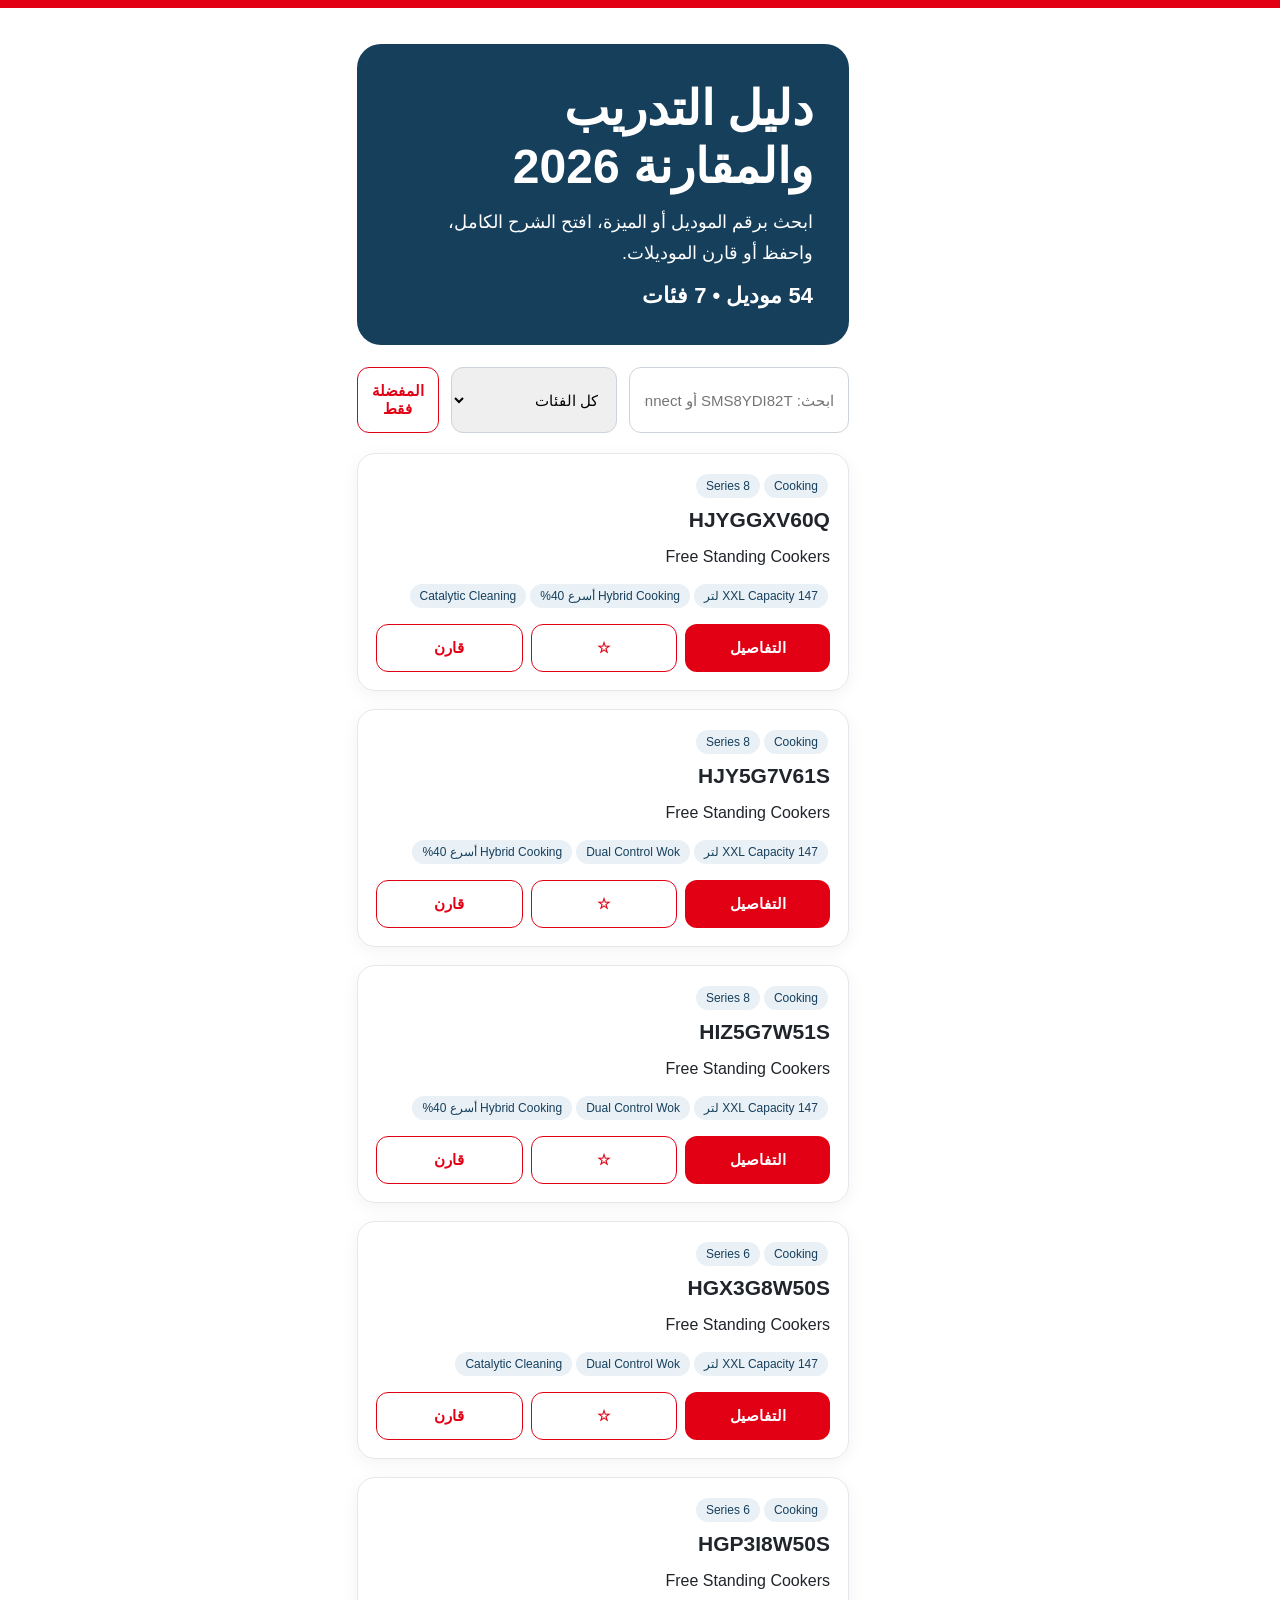
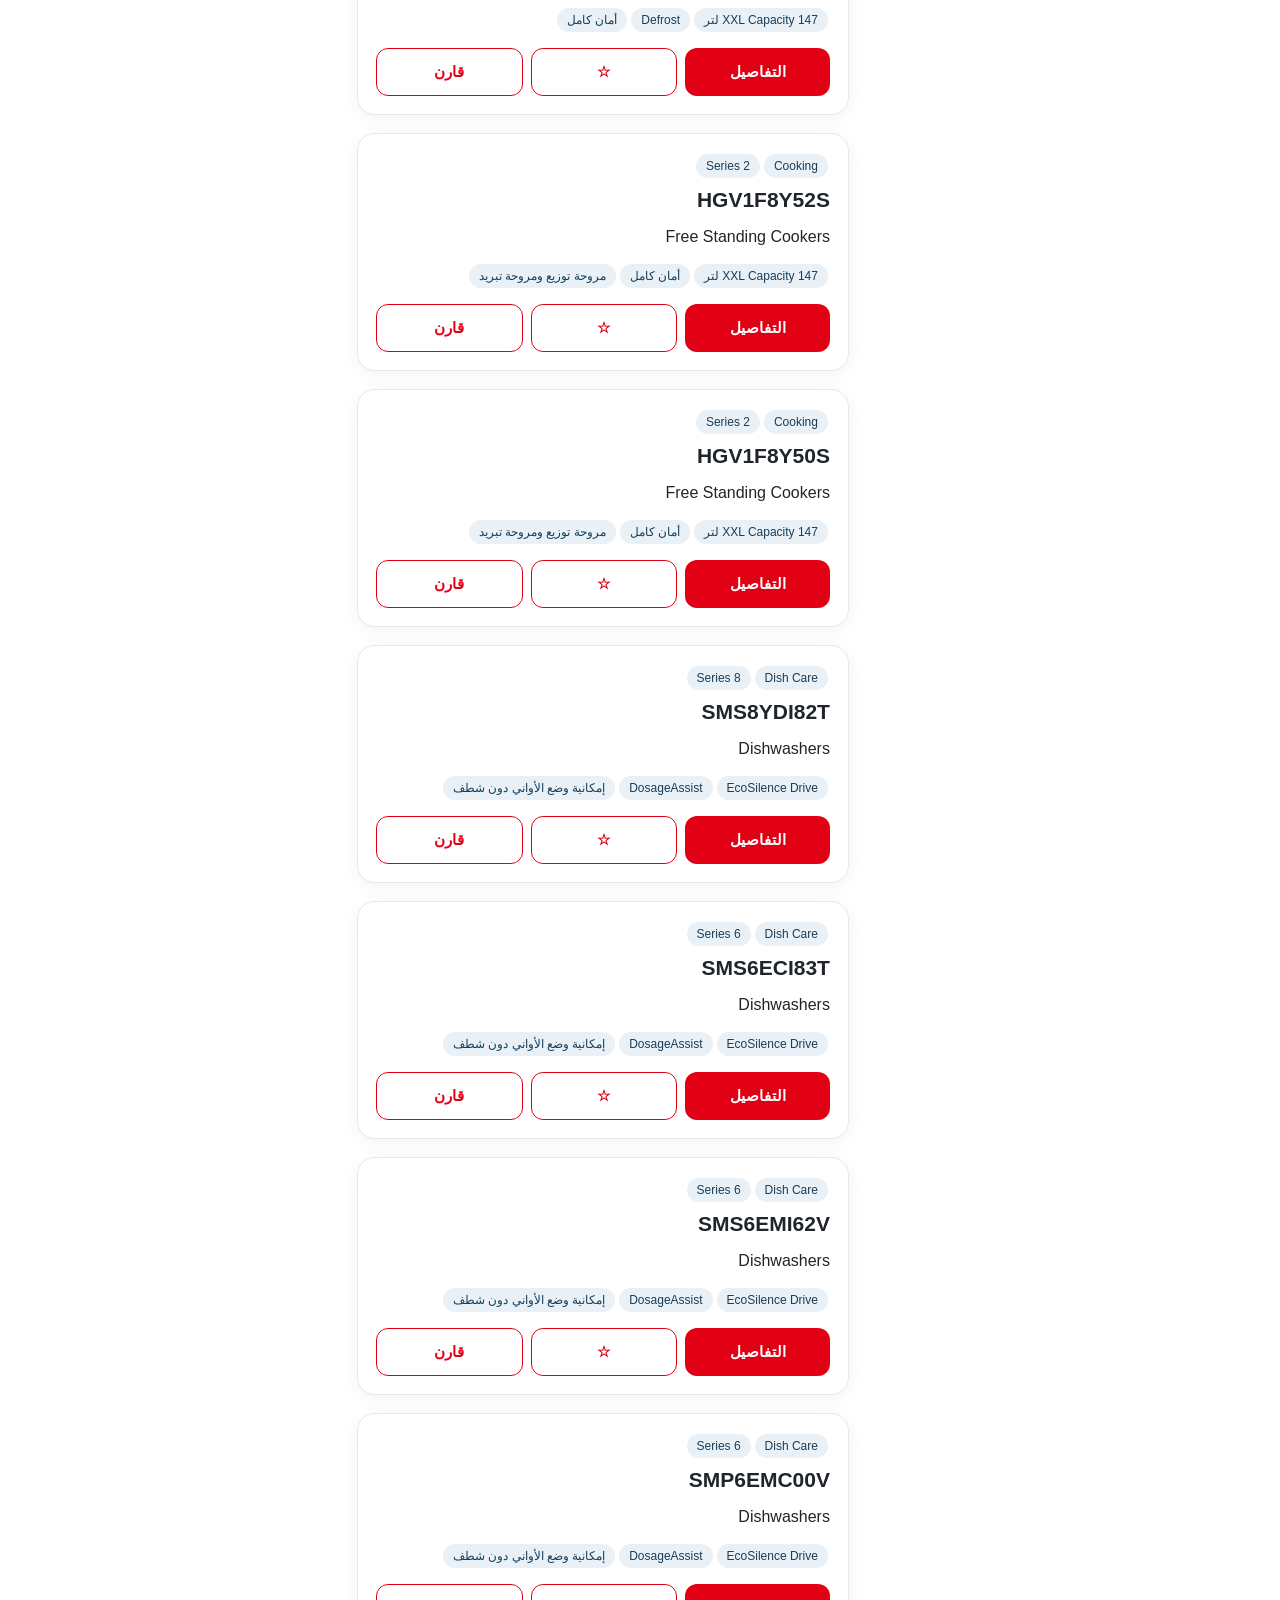
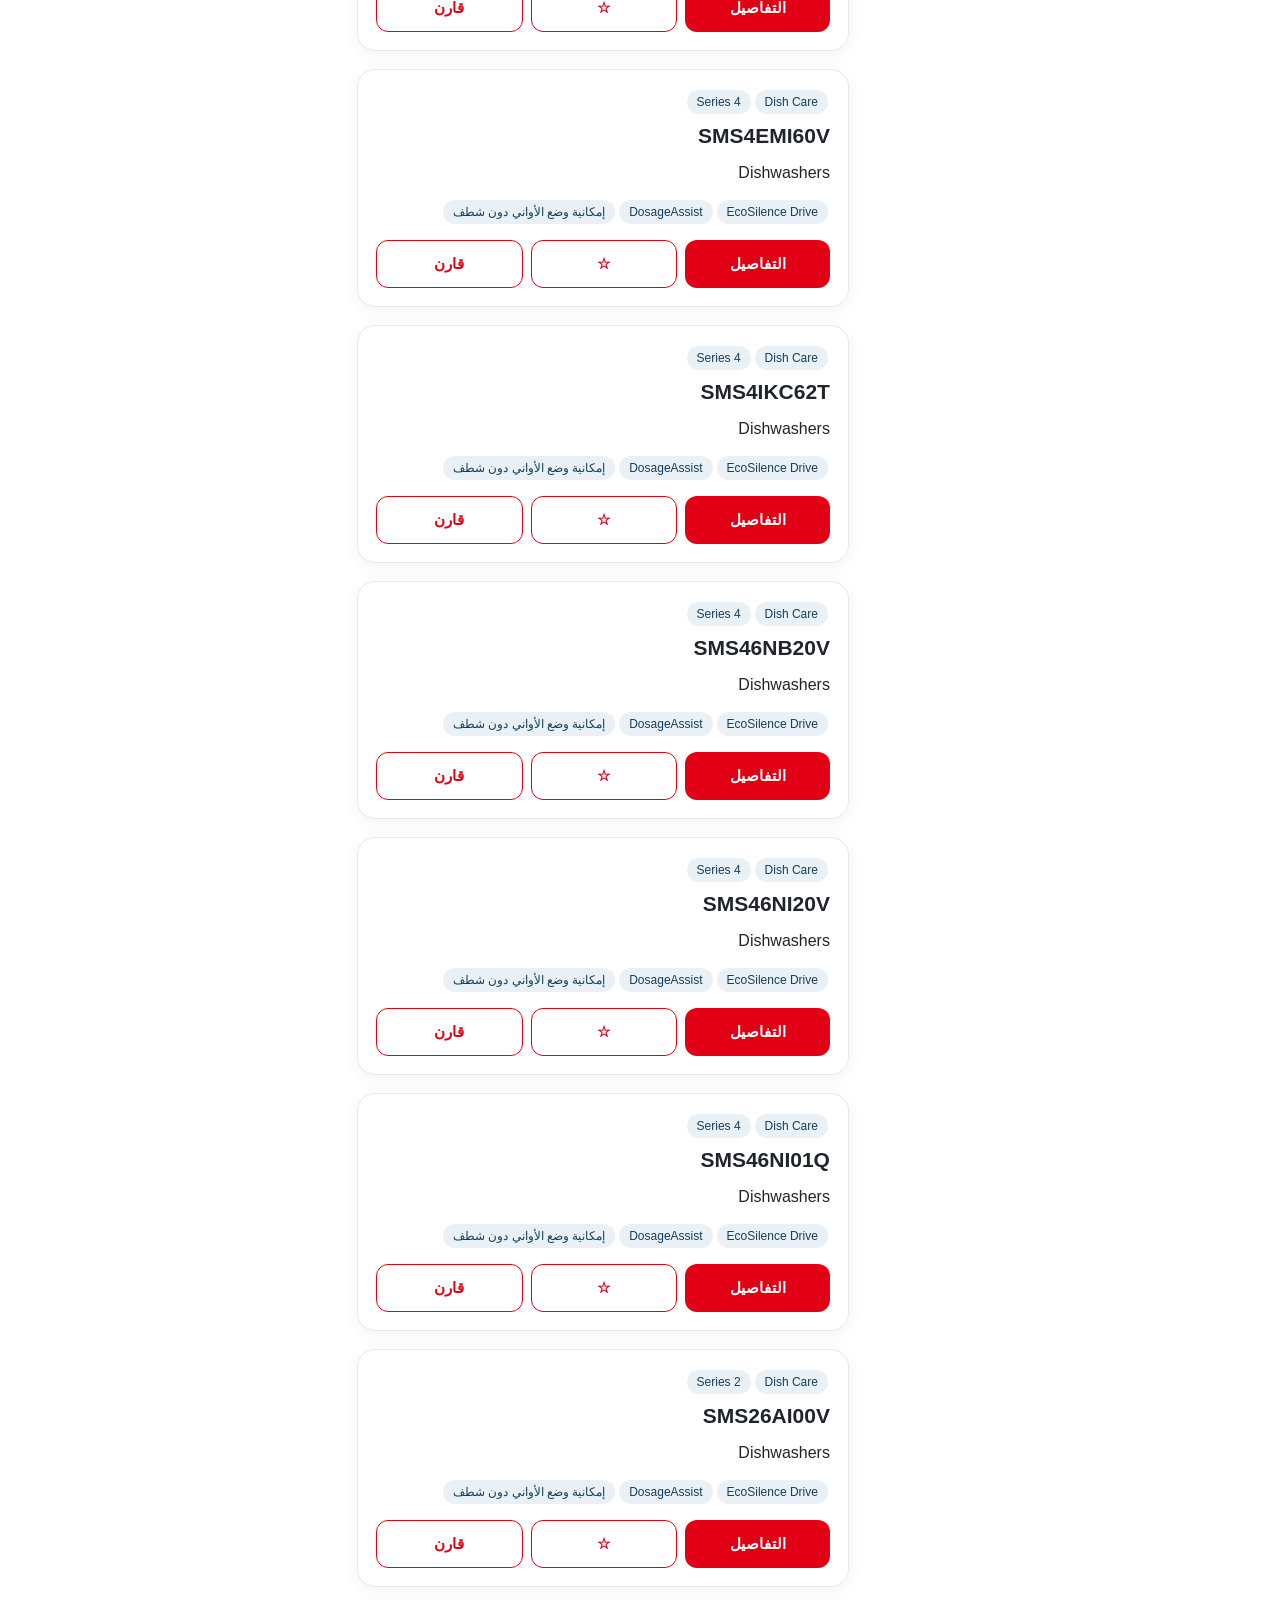
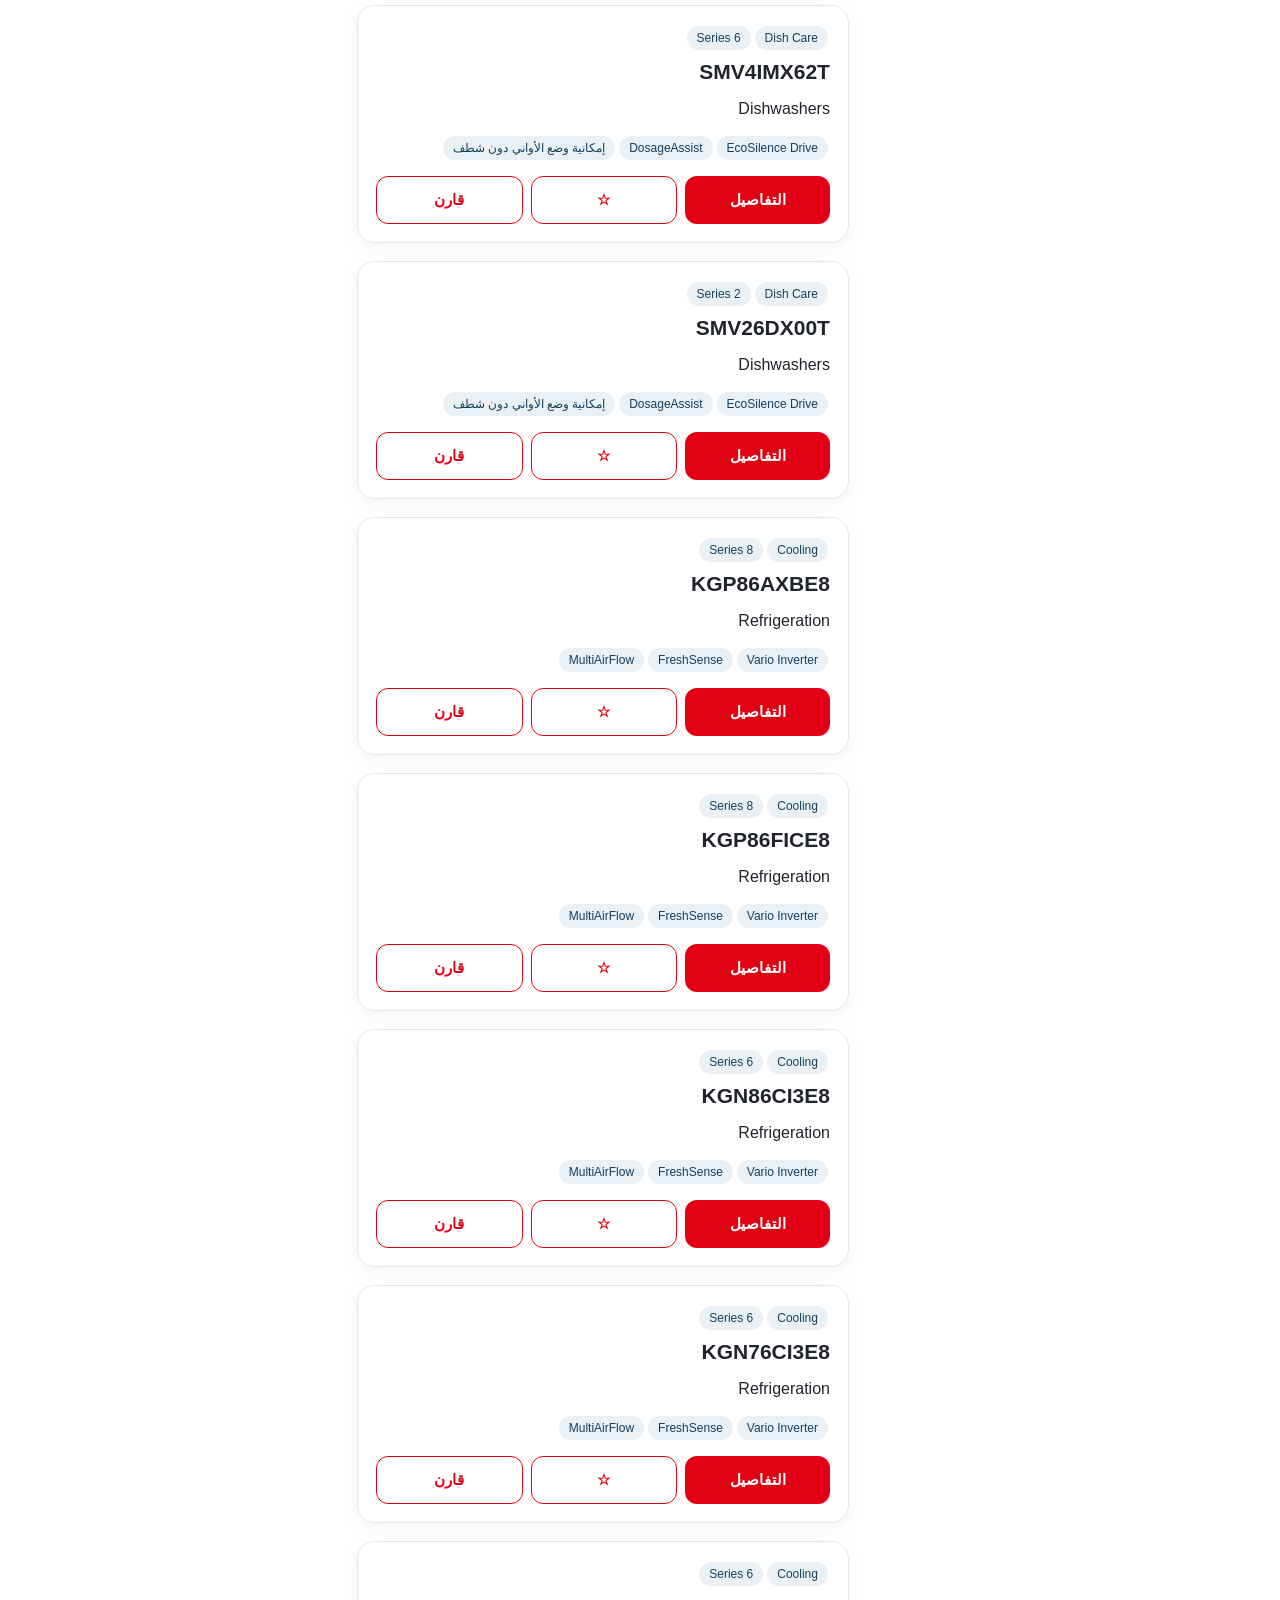
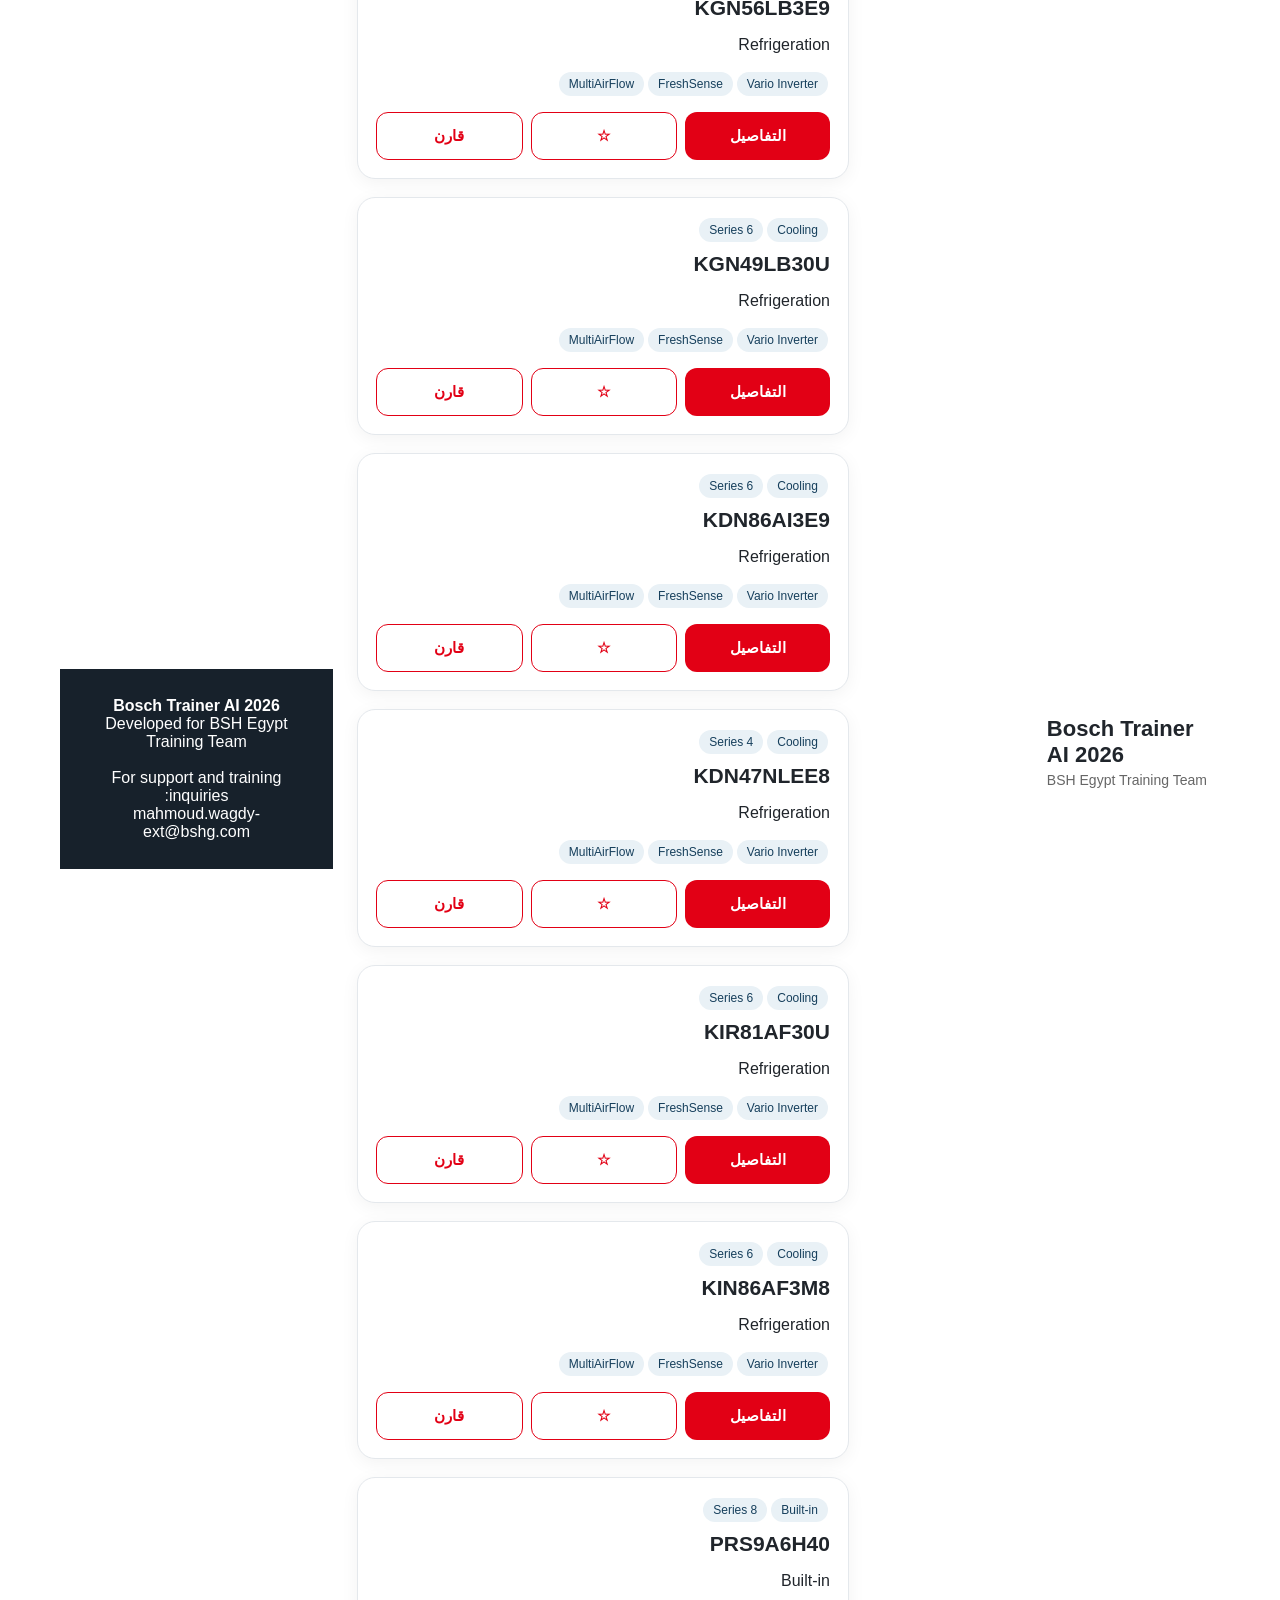
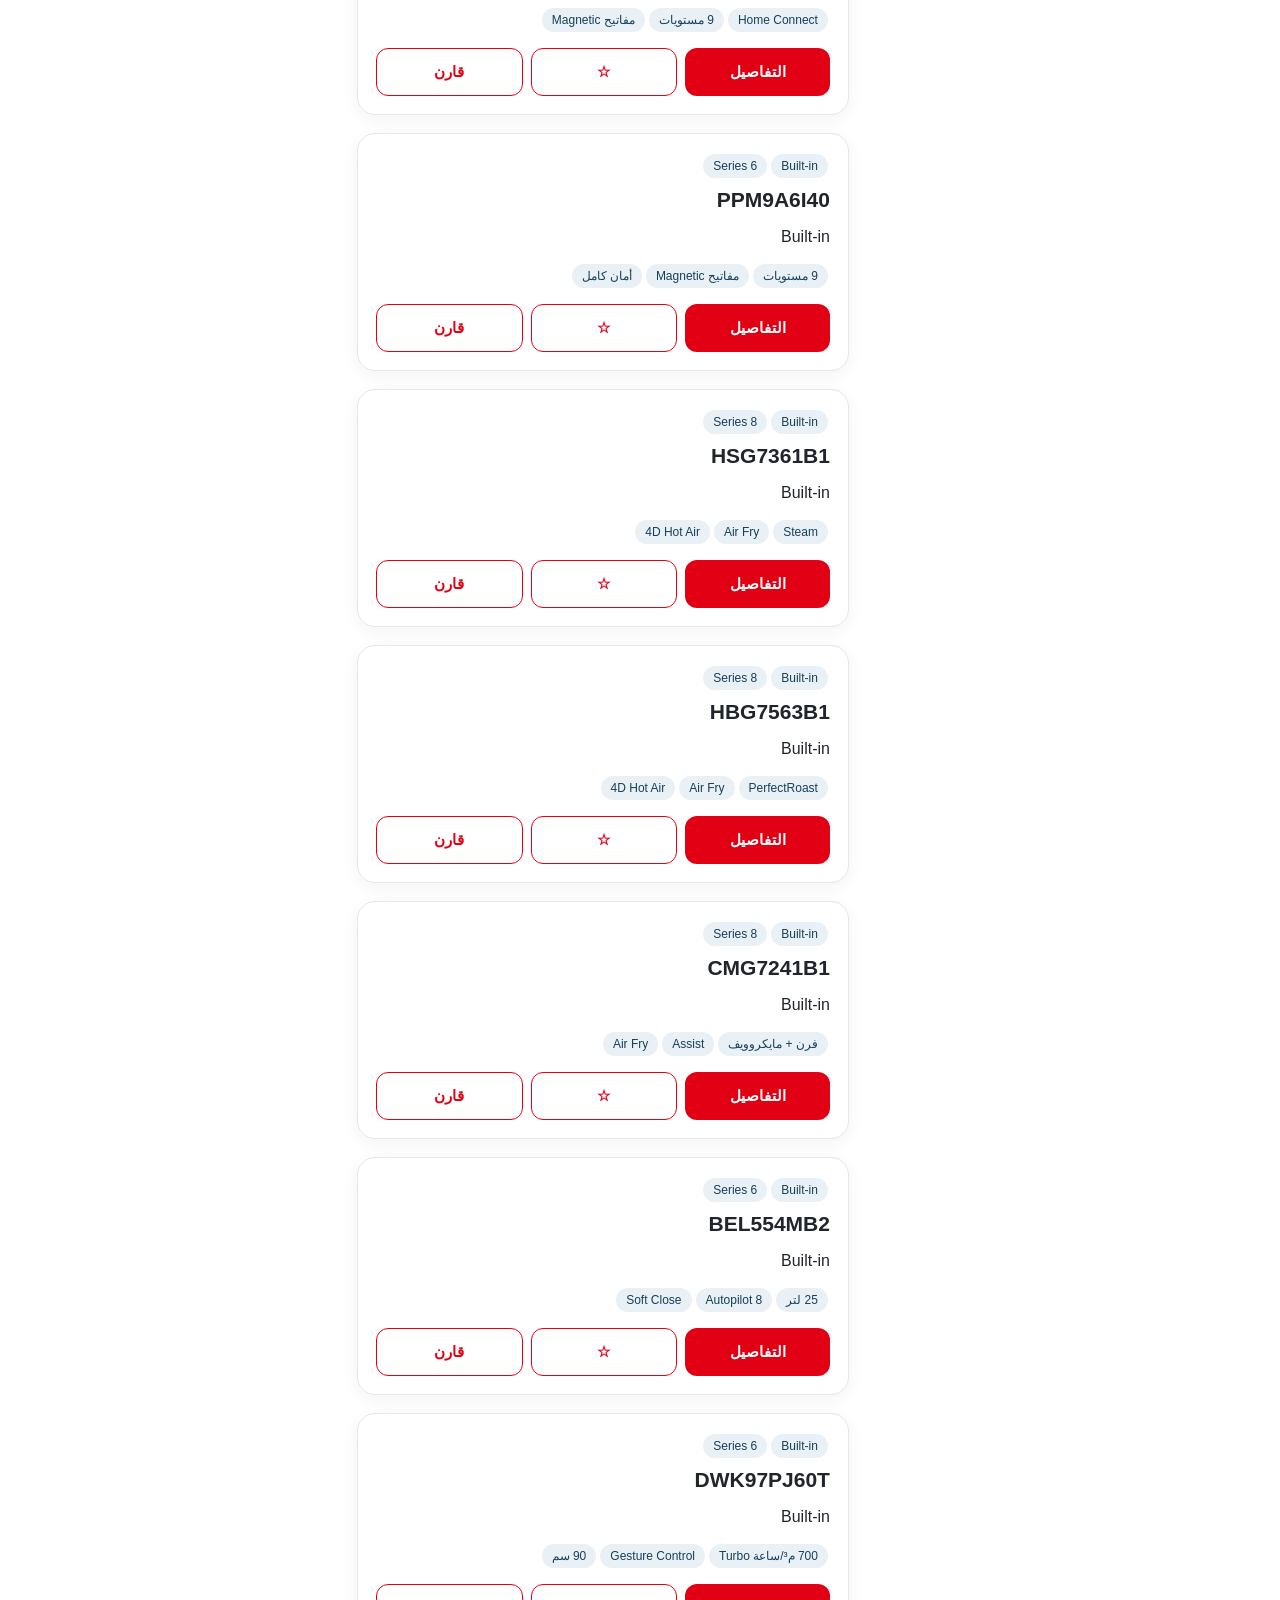
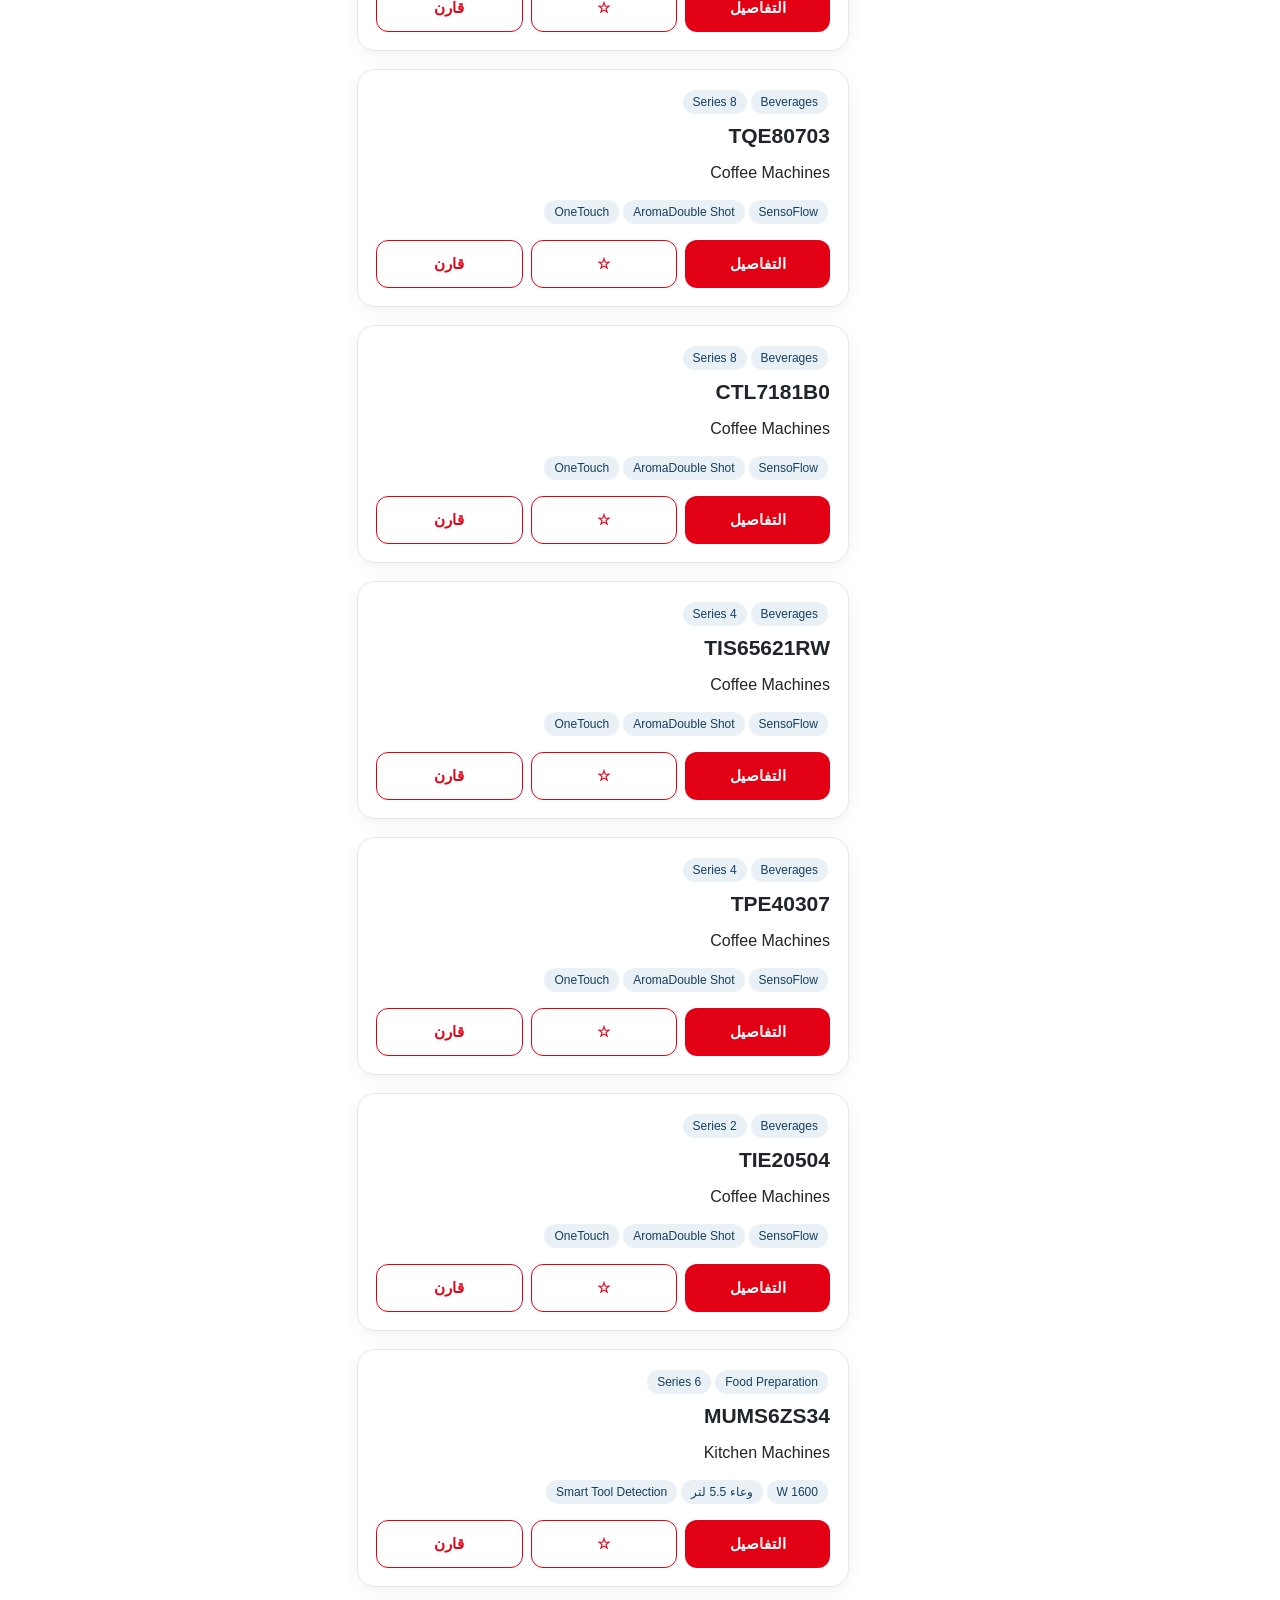
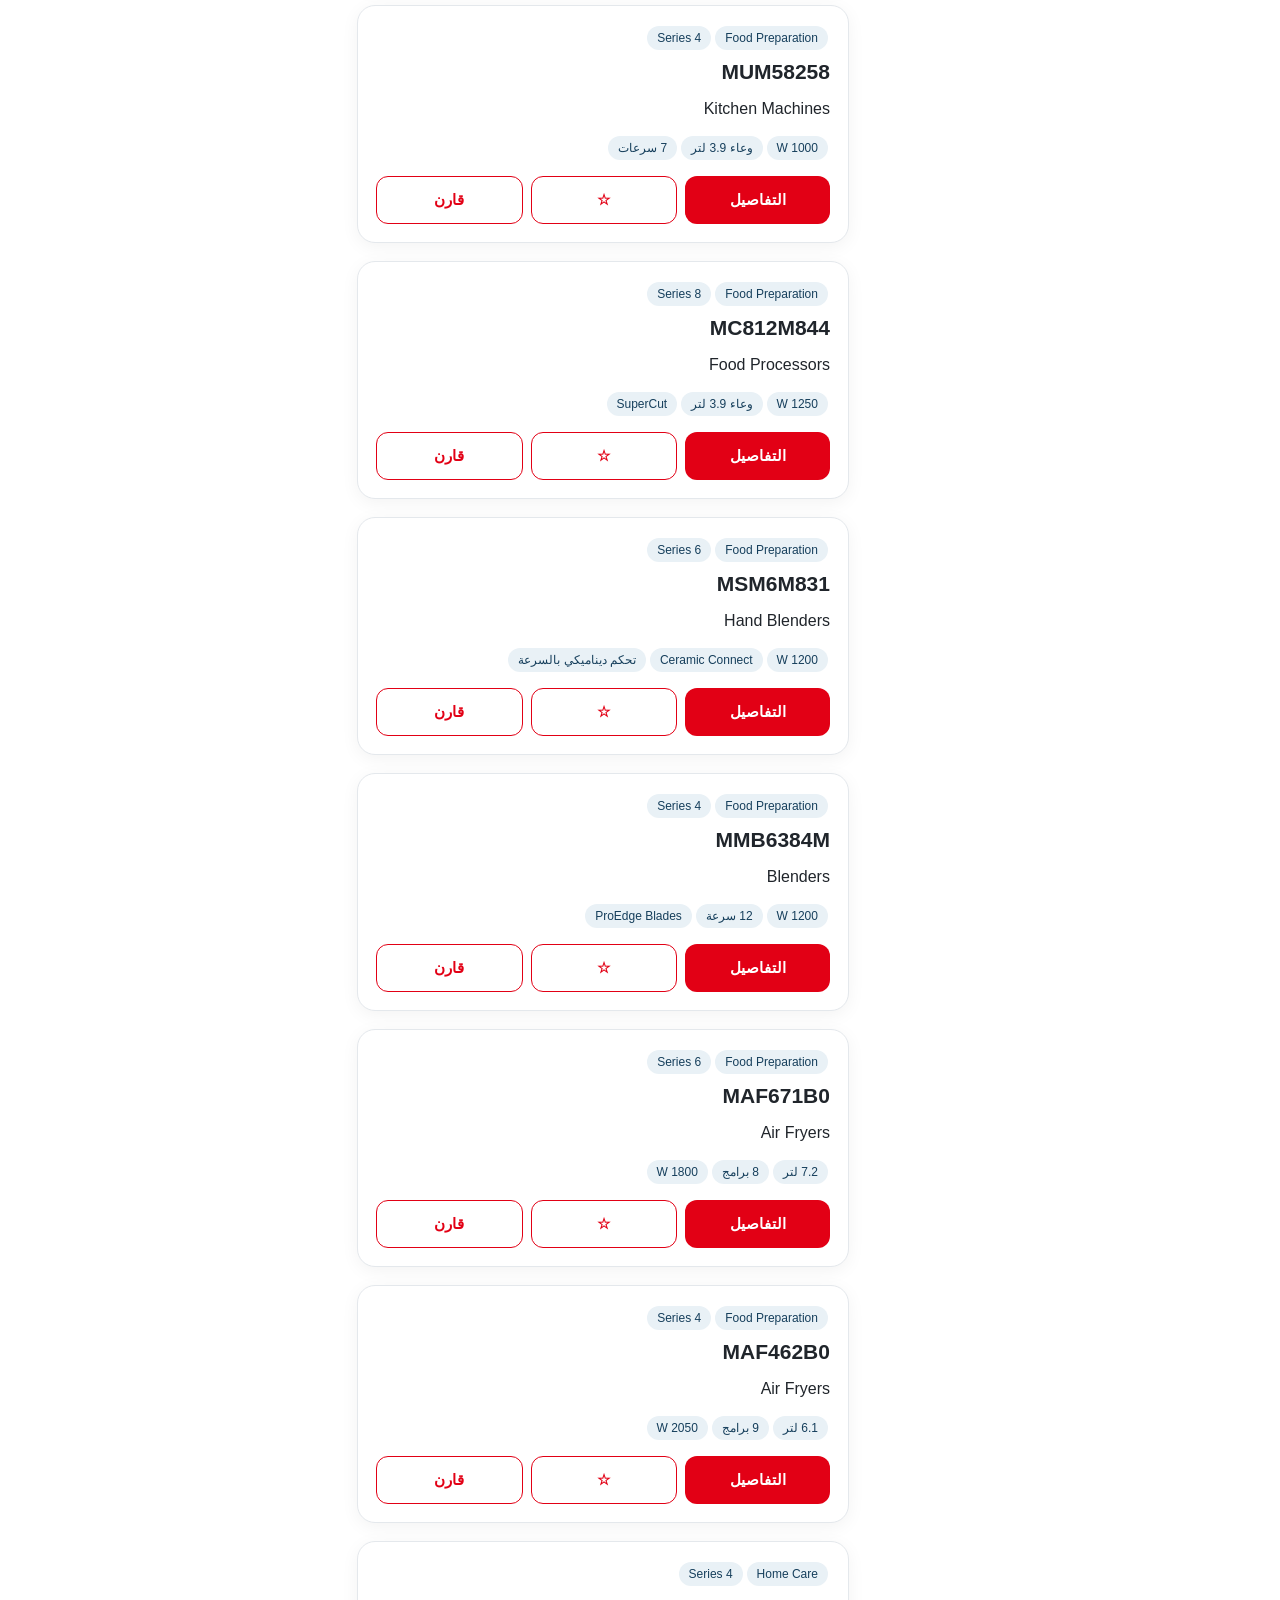
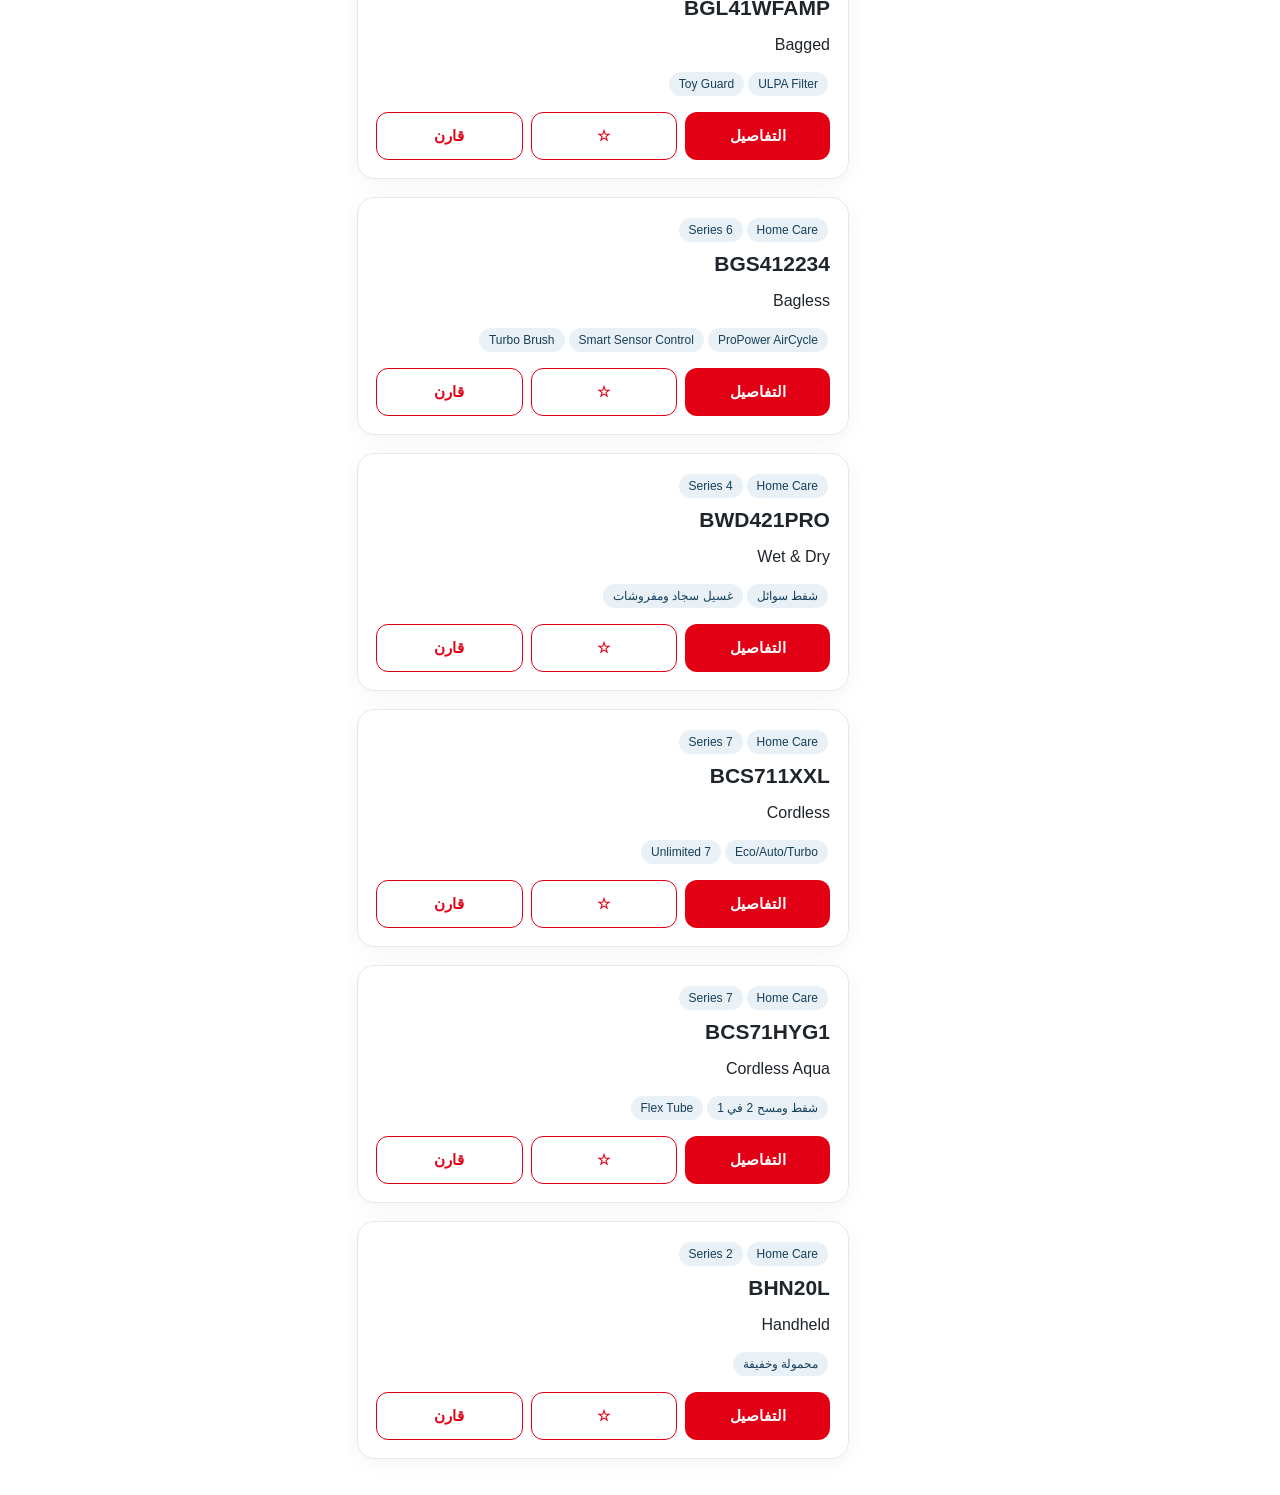
==== commit e3bf98ae: "Update index.html" ====
--- a/index.html
+++ b/index.html
@@ -16,80 +16,81 @@
 <body>
 
 <header>
-  <div class="top">
+    <div class="top">
 
-    <div class="title">
-      <h1>Bosch Trainer AI 2026</h1>
-      <small>BSH Egypt Training Team</small>
-    </div>
+        <div class="title">
+            <h1>Bosch Trainer AI 2026</h1>
+            <small>BSH Egypt Training Team</small>
+        </div>
 
-    bosch-logo.webp
-
-  </div>
-</header>
+        <img
+            class="logo"
+  ader>
 
 <main class="wrap">
 
-  <section class="hero">
+    <section class="hero">
 
-    <h2>دليل التدريب والمقارنة 2026</h2>
+        <h2>دليل التدريب والمقارنة 2026</h2>
 
-    <p>
-      ابحث برقم الموديل أو الميزة، افتح الشرح الكامل،
-      واحفظ أو قارن الموديلات.
-    </p>
+        <p>
+            ابحث برقم الموديل أو الميزة، افتح الشرح الكامل،
+            واحفظ أو قارن الموديلات.
+        </p>
 
-    <div class="stats" id="stats"></div>
+        <div class="stats" id="stats"></div>
 
-  </section>
+    </section>
 
-  <div class="controls">
+    <div class="controls">
 
-    <input
-      id="q"
-      placeholder="ابحث: SMS8YDI82T أو Home Connect أو Air Fry..."
-    >
+        <input
+            id="q"
+            placeholder="ابحث: SMS8YDI82T أو Home Connect أو Air Fry..."
+        >
 
-    <select id="cat">
-      <option value="">كل الفئات</option>
-    </select>
+        <select id="cat">
+            <option value="">كل الفئات</option>
+        </select>
 
-    <button id="favOnly" class="outline">
-      المفضلة فقط
-    </button>
+        <button id="favOnly" class="outline">
+            المفضلة فقط
+        </button>
 
-  </div>
+    </div>
 
-  <div id="grid" class="grid"></div>
+    <div id="grid" class="grid"></div>
 
 </main>
 
 <div id="drawer" class="drawer">
-  <div class="panel" id="panel"></div>
+    <div class="panel" id="panel"></div>
 </div>
 
 <div id="compareBar" class="compare" hidden>
-  <span id="compareCount"></span>
-  <button id="showCompare">عرض المقارنة</button>
+    <span id="compareCount"></span>
+    <button id="showCompare">
+        عرض المقارنة
+    </button>
 </div>
 
 <footer>
 
-  <strong>Bosch Trainer AI 2026</strong>
+    <strong>Bosch Trainer AI 2026</strong>
 
-  <br>
+    <br>
 
-  Developed for BSH Egypt Training Team
+    Developed for BSH Egypt Training Team
 
-  <br><br>
+    <br><br>
 
-  For support and training inquiries:
+    For support and training inquiries:
 
-  <br>
+    <br>
 
-  <a href="mailto:mahmoud.wagdy-ext@bshg.com">
-    mahmoud.wagdy-ext@bshg.com
-  </a>
+    <a href="mailto:mahmoud.wagdy-ext@bshg.com">
+        mahmoud.wagdy-ext@bshg.com
+    </a>
 
 </footer>
 
--- a/styles.css
+++ b/styles.css
@@ -17,24 +17,42 @@
     position:sticky;
     top:0;
     z-index:5;
-    box-shadow:0 2px 12px #0001;
+    box-shadow:0 2px 12px rgba(0,0,0,.06);
 }
 
 .top{
     max-width:1200px;
     margin:auto;
-    padding:8px 20px;
+    padding:12px 20px;
     display:flex;
-    justify-content:flex-end;
+    justify-content:space-between;
     align-items:center;
 }
 
 .logo{
-    width:220px;
-    max-width:46vw;
-}
-
-/* Main Layout */
+    width:230px;
+    max-width:45vw;
+}
+
+.title{
+    text-align:left;
+}
+
+.title h1{
+    margin:0;
+    font-size:22px;
+    font-weight:700;
+    color:#20252b;
+}
+
+.title small{
+    display:block;
+    margin-top:4px;
+    font-size:14px;
+    color:#666;
+}
+
+/* Main */
 
 .wrap{
     max-width:1200px;
@@ -42,50 +60,32 @@
     padding:24px;
 }
 
-/* Hero Banner */
+/* Hero */
 
 .hero{
     background:#163f5c;
     color:#fff;
-    border-radius:20px;
-    padding:40px;
-    margin-bottom:18px;
-}
-
-.hero-title{
-    margin-bottom:20px;
-}
-
-.hero-title h1{
-    margin:0;
+    border-radius:24px;
+    padding:36px;
+    margin-bottom:22px;
+}
+
+.hero h2{
+    margin:0 0 12px;
     font-size:48px;
+    line-height:1.2;
+}
+
+.hero p{
+    margin:0 0 15px;
+    font-size:18px;
+    line-height:1.7;
+}
+
+.stats{
+    margin-top:10px;
+    font-size:22px;
     font-weight:700;
-    color:#fff;
-}
-
-.hero-title h3{
-    margin:10px 0 0;
-    font-size:20px;
-    font-weight:400;
-    color:rgba(255,255,255,.85);
-}
-
-.hero h2{
-    margin:25px 0 10px;
-    font-size:34px;
-    color:#fff;
-}
-
-.hero p{
-    margin:0;
-    font-size:18px;
-    color:rgba(255,255,255,.92);
-}
-
-.stats{
-    margin-top:15px;
-    font-weight:bold;
-    font-size:20px;
 }
 
 /* Controls */
@@ -93,15 +93,15 @@
 .controls{
     display:grid;
     grid-template-columns:2fr 1fr auto;
-    gap:10px;
-    margin:18px 0;
+    gap:12px;
+    margin:20px 0;
 }
 
 input,
 select,
 button{
-    padding:13px;
-    border-radius:10px;
+    padding:14px;
+    border-radius:12px;
     border:1px solid #ccd3da;
     font-size:15px;
 }
@@ -110,12 +110,12 @@
     cursor:pointer;
     background:#e20015;
     color:#fff;
-    border:0;
-    font-weight:bold;
+    border:none;
+    font-weight:700;
 }
 
 .outline{
-    background:white;
+    background:#fff;
     color:#e20015;
     border:1px solid #e20015;
 }
@@ -124,20 +124,20 @@
 
 .grid{
     display:grid;
-    grid-template-columns:repeat(auto-fill,minmax(245px,1fr));
-    gap:16px;
+    grid-template-columns:repeat(auto-fill,minmax(260px,1fr));
+    gap:18px;
 }
 
 .card{
     background:#fff;
-    border-radius:16px;
+    border-radius:18px;
     padding:18px;
-    box-shadow:0 4px 18px #0000000d;
     border:1px solid #e4e8ec;
+    box-shadow:0 4px 18px rgba(0,0,0,.05);
 }
 
 .card h3{
-    margin:5px 0;
+    margin:8px 0;
     font-size:21px;
 }
 
@@ -145,7 +145,7 @@
     display:inline-block;
     background:#e9f1f6;
     color:#163f5c;
-    padding:5px 9px;
+    padding:5px 10px;
     border-radius:20px;
     font-size:12px;
     margin:2px;
@@ -158,7 +158,6 @@
 }
 
 .actions button{
-    padding:9px;
     flex:1;
 }
 
@@ -167,11 +166,11 @@
 .drawer{
     position:fixed;
     inset:0;
-    background:#0008;
+    background:rgba(0,0,0,.55);
     display:none;
     z-index:20;
+    overflow:auto;
     padding:30px;
-    overflow:auto;
 }
 
 .drawer.open{
@@ -190,6 +189,7 @@
 .close{
     float:left;
     background:#555;
+    color:#fff;
 }
 
 /* Specs */
@@ -197,13 +197,13 @@
 .specs{
     display:grid;
     grid-template-columns:repeat(2,1fr);
-    gap:8px;
+    gap:10px;
 }
 
 .spec{
     background:#f4f6f8;
     padding:10px;
-    border-radius:8px;
+    border-radius:10px;
 }
 
 /* Compare */
@@ -216,7 +216,7 @@
     color:#fff;
     border-radius:14px;
     padding:14px;
-    box-shadow:0 6px 24px #0004;
+    box-shadow:0 6px 24px rgba(0,0,0,.25);
     z-index:10;
 }
 
@@ -225,8 +225,8 @@
     border-collapse:collapse;
 }
 
-.compare-table td,
-.compare-table th{
+.compare-table th,
+.compare-table td{
     border:1px solid #ddd;
     padding:8px;
     vertical-align:top;
@@ -243,3 +243,52 @@
 }
 
 footer a{
+    color:#fff;
+    text-decoration:none;
+}
+
+/* Mobile */
+
+@media(max-width:650px){
+
+    .top{
+        flex-direction:column-reverse;
+        gap:12px;
+    }
+
+    .title{
+        text-align:center;
+    }
+
+    .logo{
+        width:180px;
+    }
+
+    .hero{
+        padding:24px;
+    }
+
+    .hero h2{
+        font-size:30px;
+    }
+
+    .hero p{
+        font-size:15px;
+    }
+
+    .stats{
+        font-size:18px;
+    }
+
+    .controls{
+        grid-template-columns:1fr;
+    }
+
+    .specs{
+        grid-template-columns:1fr;
+    }
+
+    .drawer{
+        padding:12px;
+    }
+}
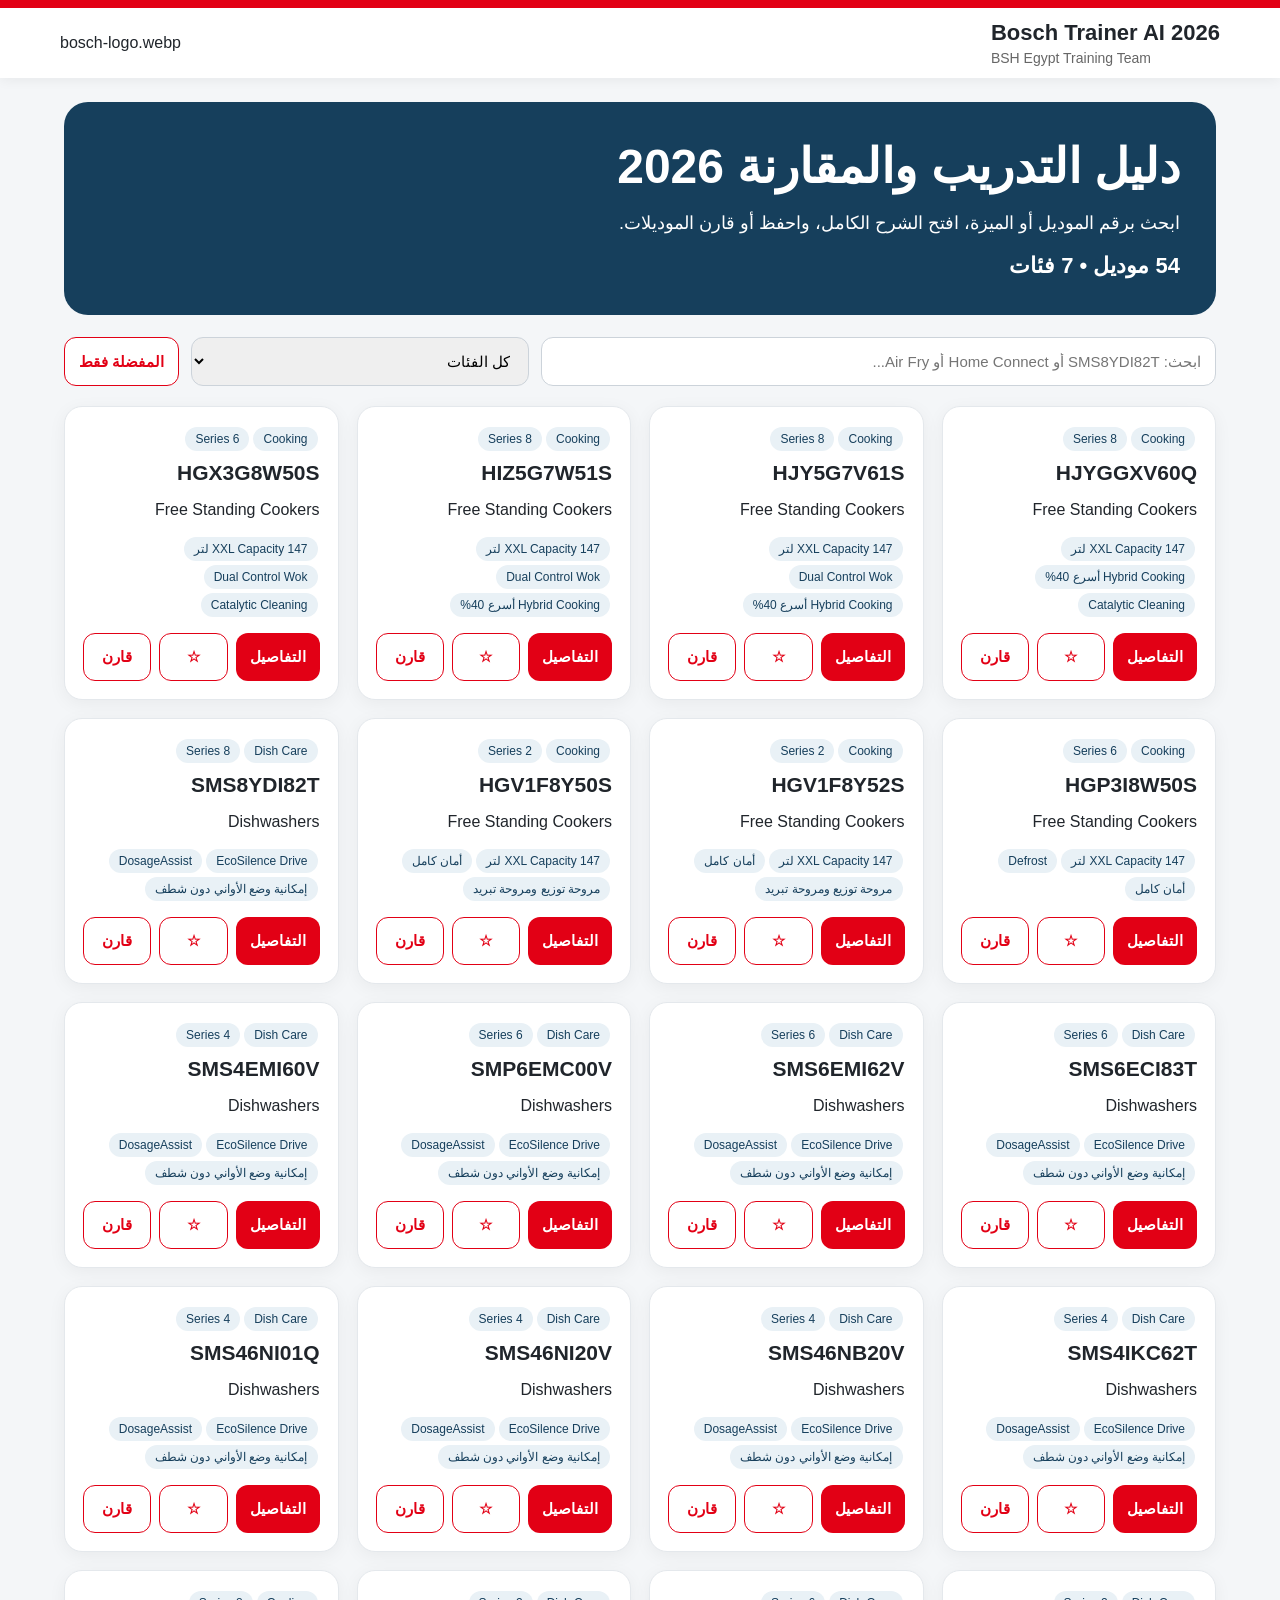
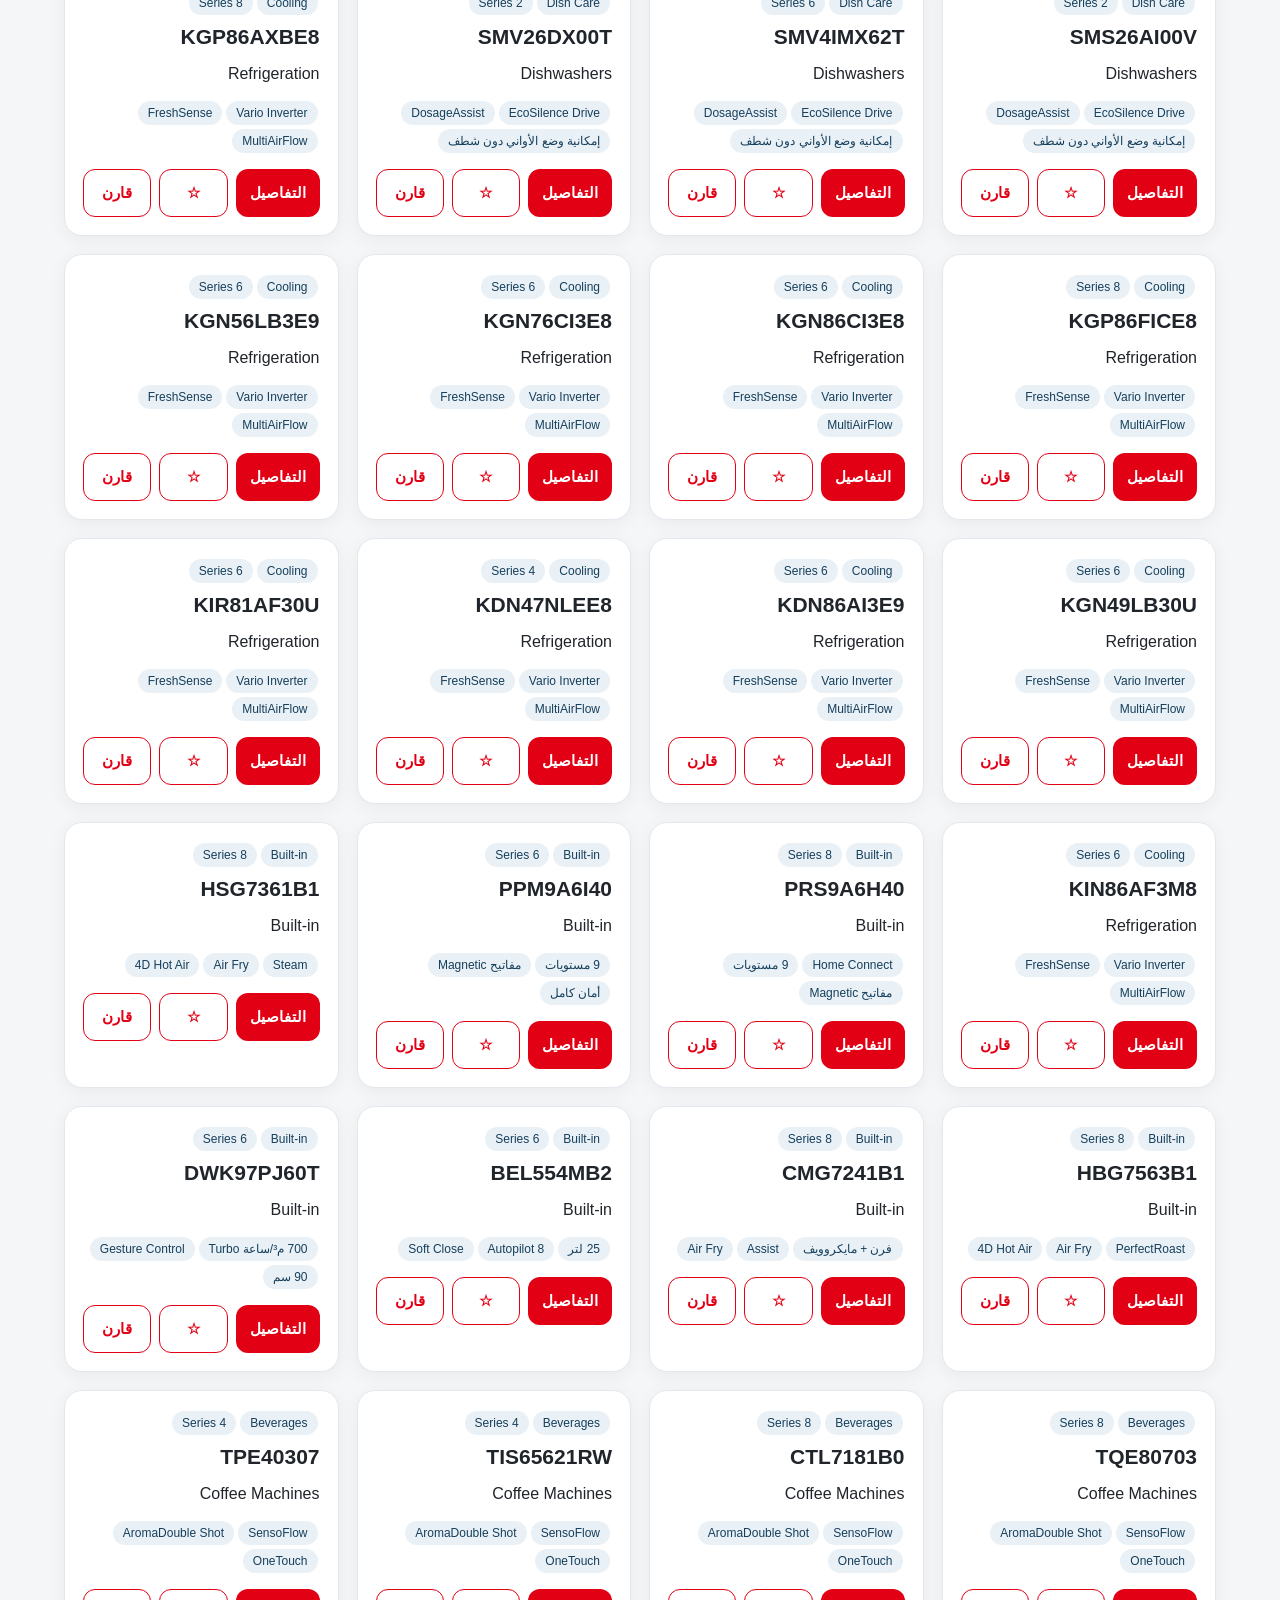
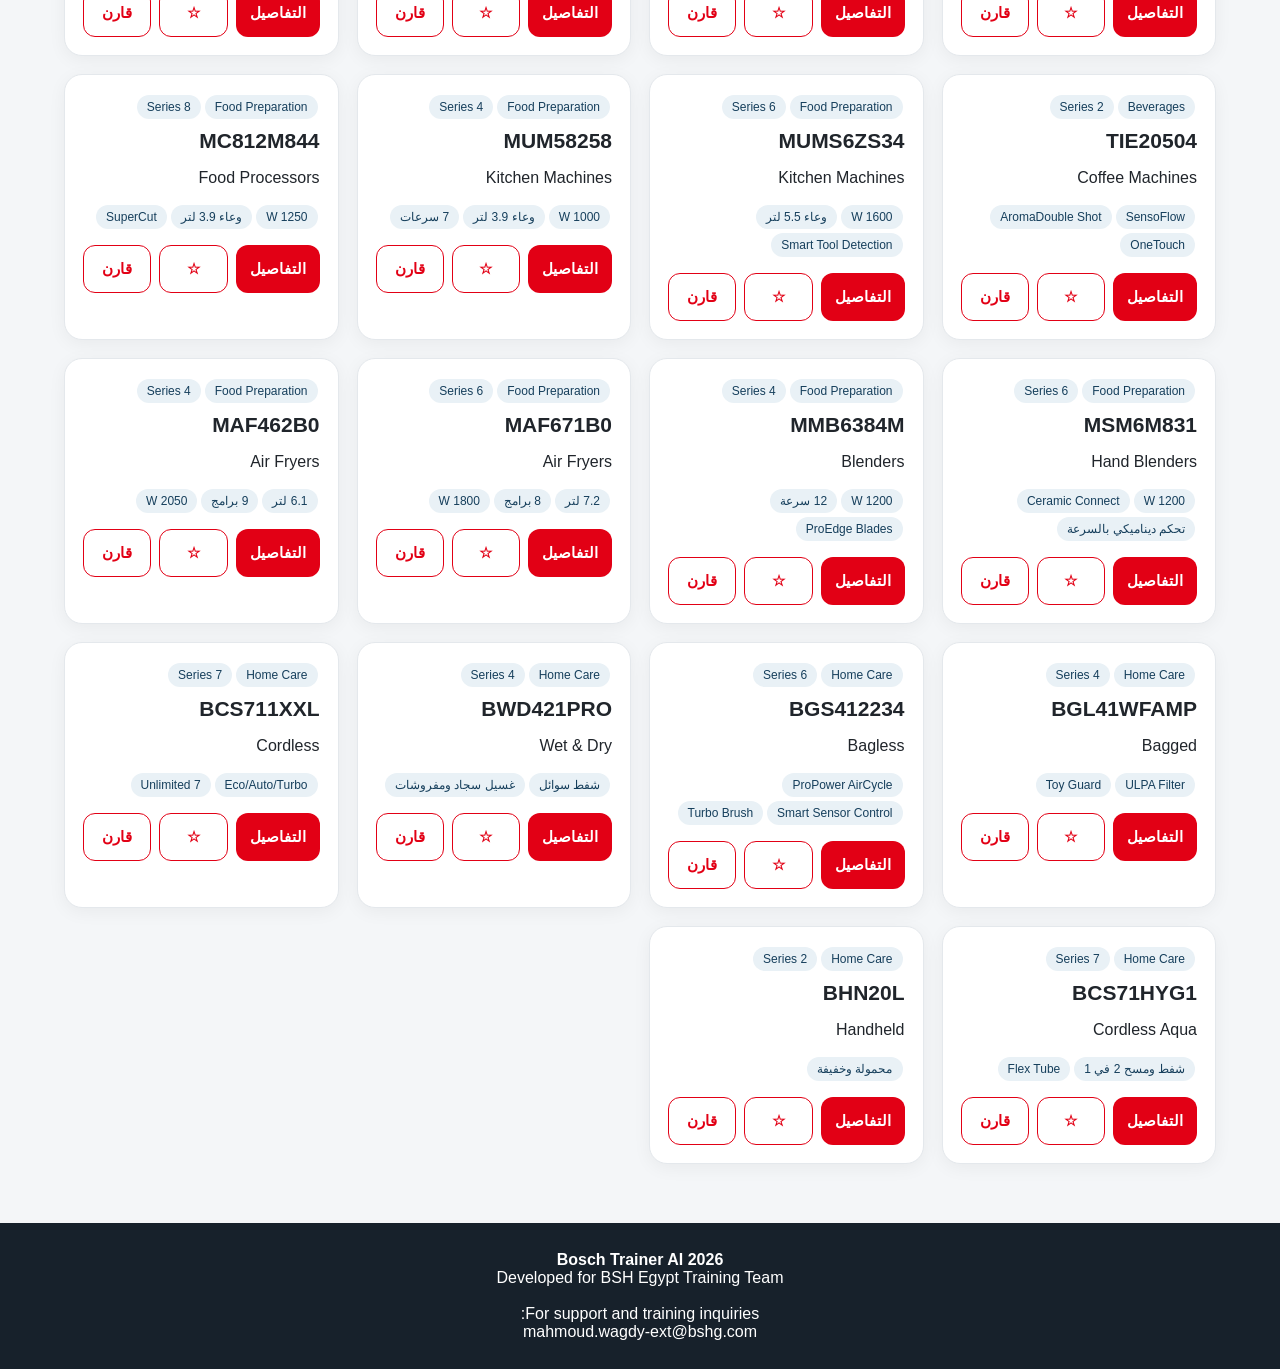
==== commit 6f47e8b2: "Update index.html" ====
--- a/index.html
+++ b/index.html
@@ -2,99 +2,98 @@
 <html lang="ar" dir="rtl">
 
 <head>
-<meta charset="utf-8">
-<meta name="viewport" content="width=device-width,initial-scale=1">
-<meta name="theme-color" content="#e20015">
+    <meta charset="utf-8">
+    <meta name="viewport" content="width=device-width,initial-scale=1">
+    <meta name="theme-color" content="#e20015">
 
-<title>Bosch Trainer AI 2026</title>
+    <title>Bosch Trainer AI 2026</title>
 
-<link rel="manifest" href="manifest.webmanifest">
-<link rel="apple-touch-icon" href="apple-touch-icon.png">
-<link rel="stylesheet" href="styles.css">
+    <link rel="manifest" href="manifest.webmanifest">
+    <link rel="apple-touch-icon" href="apple-touch-icon.png">
+    <link rel="stylesheet" href="styles.css">
 </head>
 
 <body>
 
-<header>
-    <div class="top">
+    <header>
+        <div class="top">
 
-        <div class="title">
-            <h1>Bosch Trainer AI 2026</h1>
-            <small>BSH Egypt Training Team</small>
+            <div class="title">
+                <h1>Bosch Trainer AI 2026</h1>
+                <small>BSH Egypt Training Team</small>
+            </div>
+
+            bosch-logo.webp
+
+        </div>
+    </header>
+
+    <main class="wrap">
+
+        <section class="hero">
+
+            <h2>دليل التدريب والمقارنة 2026</h2>
+
+            <p>
+                ابحث برقم الموديل أو الميزة، افتح الشرح الكامل،
+                واحفظ أو قارن الموديلات.
+            </p>
+
+            <div class="stats" id="stats"></div>
+
+        </section>
+
+        <div class="controls">
+
+            <input
+                id="q"
+                placeholder="ابحث: SMS8YDI82T أو Home Connect أو Air Fry...">
+
+            <select id="cat">
+                <option value="">كل الفئات</option>
+            </select>
+
+            <button id="favOnly" class="outline">
+                المفضلة فقط
+            </button>
+
         </div>
 
-        <img
-            class="logo"
-  ader>
+        <div id="grid" class="grid"></div>
 
-<main class="wrap">
+    </main>
 
-    <section class="hero">
-
-        <h2>دليل التدريب والمقارنة 2026</h2>
-
-        <p>
-            ابحث برقم الموديل أو الميزة، افتح الشرح الكامل،
-            واحفظ أو قارن الموديلات.
-        </p>
-
-        <div class="stats" id="stats"></div>
-
-    </section>
-
-    <div class="controls">
-
-        <input
-            id="q"
-            placeholder="ابحث: SMS8YDI82T أو Home Connect أو Air Fry..."
-        >
-
-        <select id="cat">
-            <option value="">كل الفئات</option>
-        </select>
-
-        <button id="favOnly" class="outline">
-            المفضلة فقط
-        </button>
-
+    <div id="drawer" class="drawer">
+        <div class="panel" id="panel"></div>
     </div>
 
-    <div id="grid" class="grid"></div>
+    <div id="compareBar" class="compare" hidden>
+        <span id="compareCount"></span>
+        <button id="showCompare">
+            عرض المقارنة
+        </button>
+    </div>
 
-</main>
+    <footer>
 
-<div id="drawer" class="drawer">
-    <div class="panel" id="panel"></div>
-</div>
+        <strong>Bosch Trainer AI 2026</strong>
+        <br>
+        Developed for BSH Egypt Training Team
 
-<div id="compareBar" class="compare" hidden>
-    <span id="compareCount"></span>
-    <button id="showCompare">
-        عرض المقارنة
-    </button>
-</div>
+        <br><br>
 
-<footer>
+        For support and training inquiries:
 
-    <strong>Bosch Trainer AI 2026</strong>
+        <br>
 
-    <br>
+        <a href="mailto:mahmoud.wagdy-ext@bshg.com">
+            mahmoud.wagdy-ext@bshg.com
+        </a>
 
-    Developed for BSH Egypt Training Team
+    </footer>
 
-    <br><br>
-
-    For support and training inquiries:
-
-    <br>
-
-    <a href="mailto:mahmoud.wagdy-ext@bshg.com">
-        mahmoud.wagdy-ext@bshg.com
-    </a>
-
-</footer>
-
-<script src="app.js"></script>
+    <script src="app.js"></script>
 
 </body>
+
 </html>
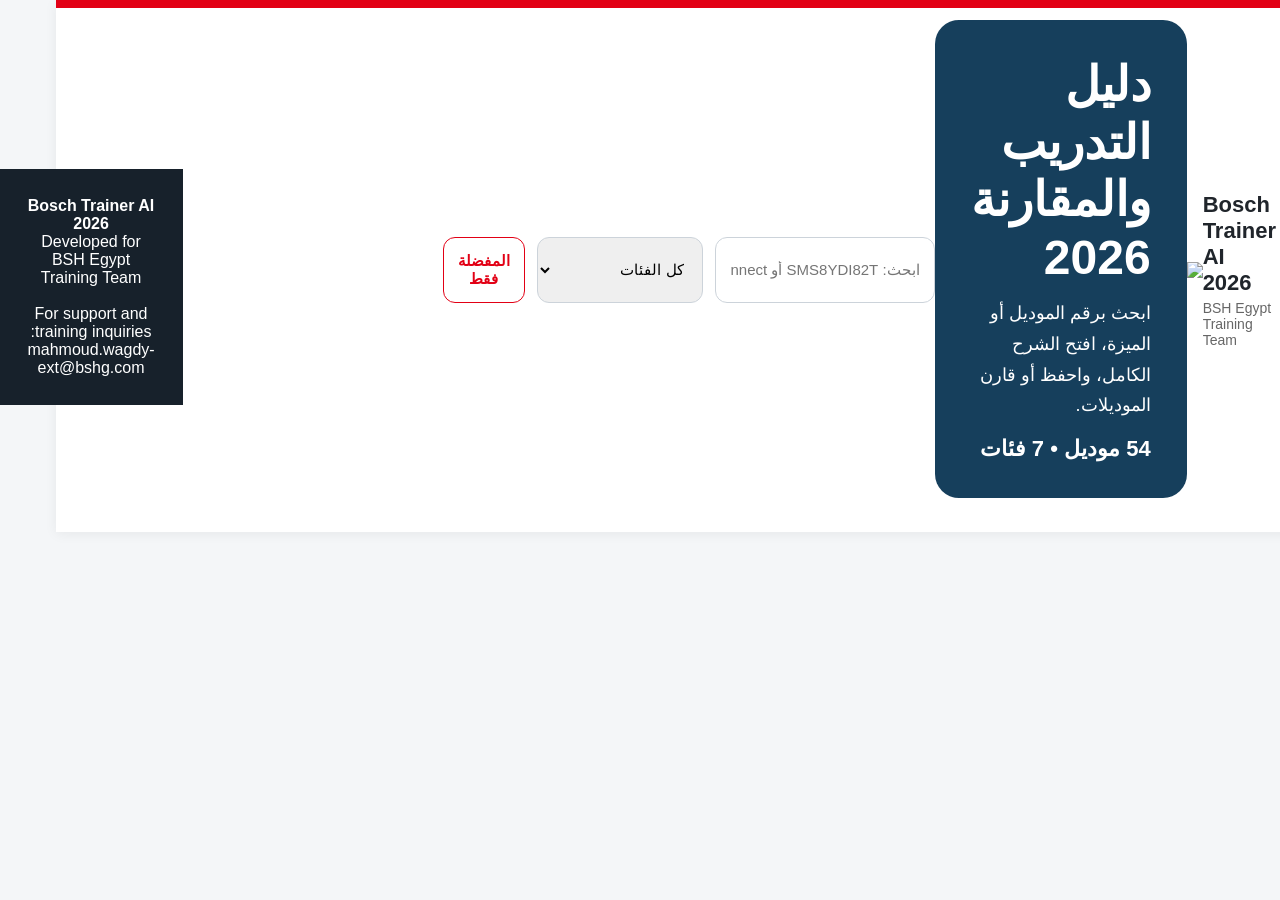
==== commit ac923e3b: "Update index.html" ====
--- a/index.html
+++ b/index.html
@@ -23,7 +23,7 @@
                 <small>BSH Egypt Training Team</small>
             </div>
 
-            bosch-logo.webp
+            <img src="bosch
 
         </div>
     </header>
--- a/styles.css
+++ b/styles.css
@@ -292,3 +292,22 @@
         padding:12px;
     }
 }
+/* Product Images */
+
+.product-image{
+    width:100%;
+    height:220px;
+    object-fit:contain;
+    background:#fff;
+    border-radius:12px;
+    padding:8px;
+    margin-bottom:12px;
+}
+
+@media(max-width:650px){
+
+    .product-image{
+        height:180px;
+    }
+
+}
